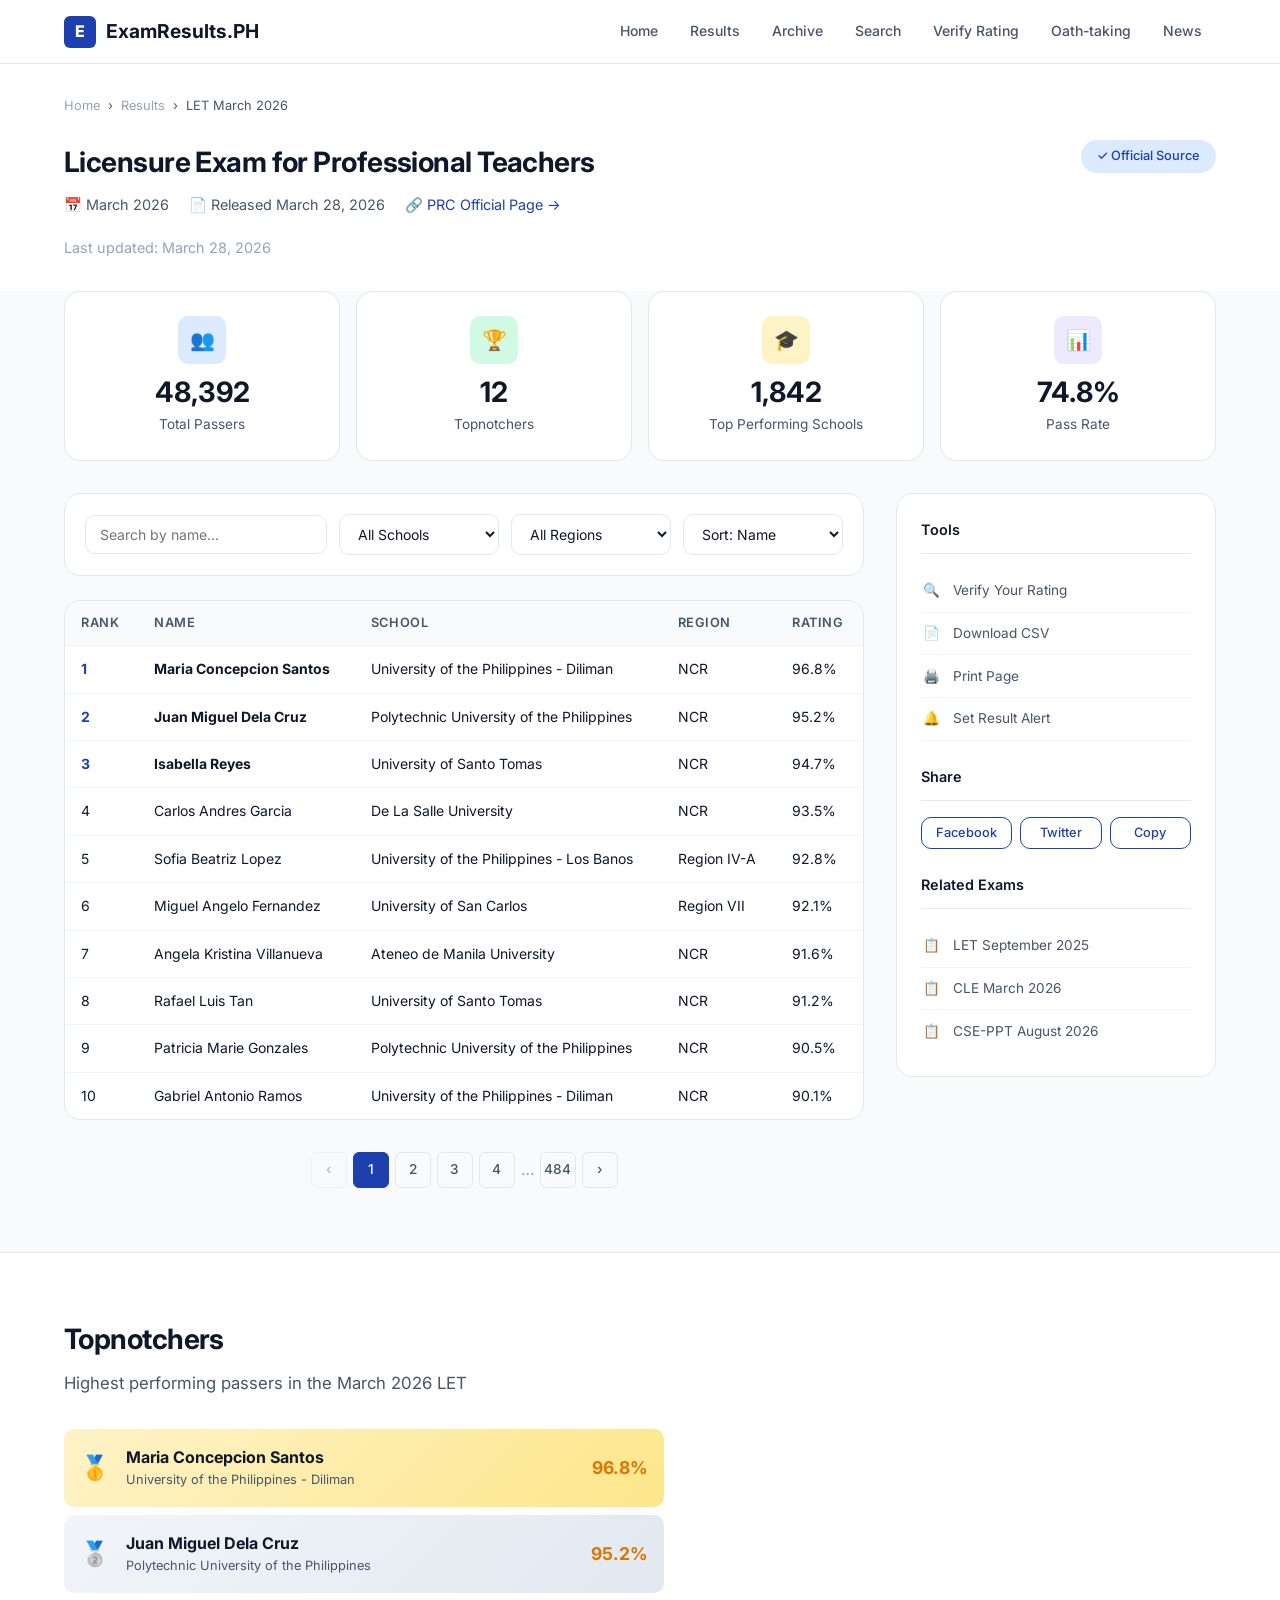
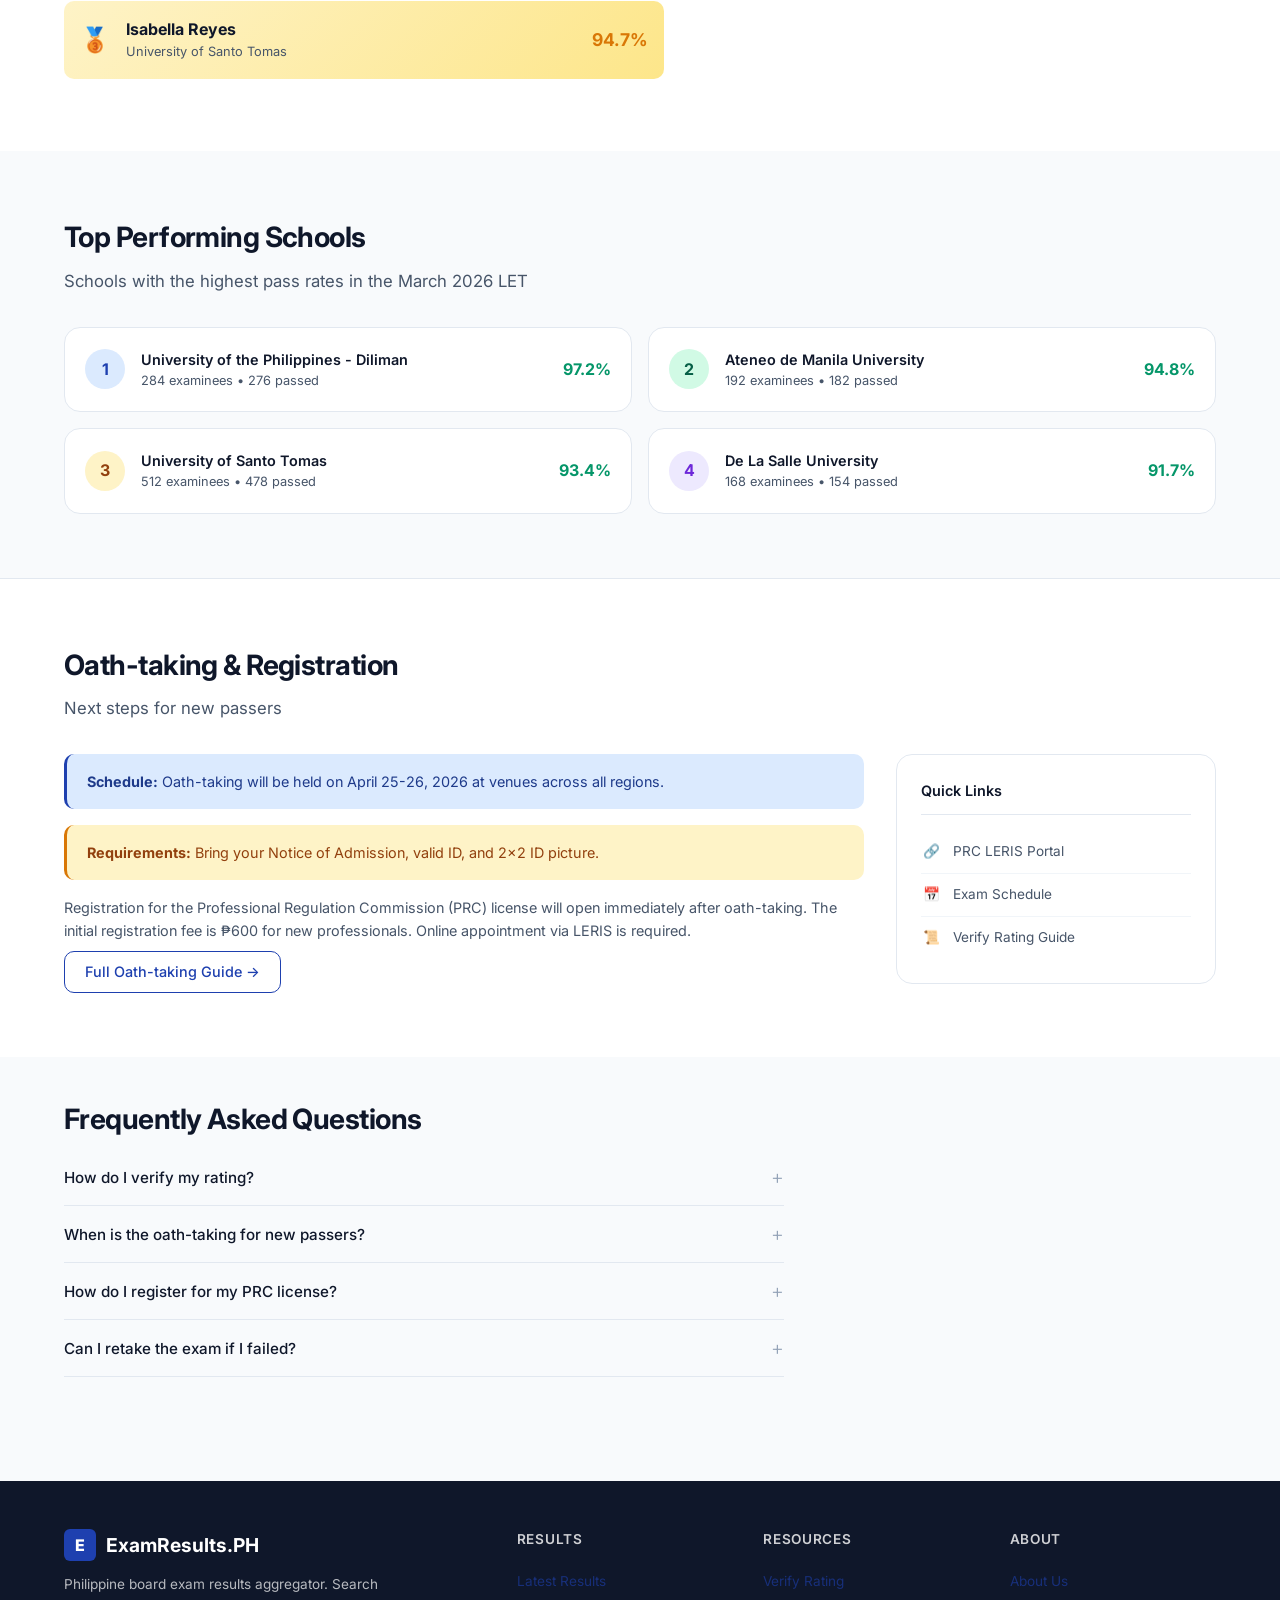
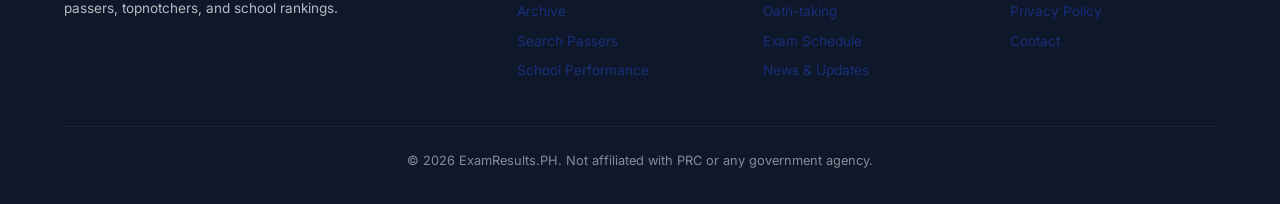
==== exam.html @ b1b91e36 "Add files via upload" ====
<!DOCTYPE html>
<html lang="en">
<head>
  <meta charset="UTF-8">
  <meta name="viewport" content="width=device-width, initial-scale=1.0">
  <title>Licensure Exam for Professional Teachers — March 2026 Results</title>
  <meta name="description" content="March 2026 LET results: 48,392 passers, 12 topnotchers, 1,842 schools. Search the official list of passers for the Licensure Exam for Professional Teachers.">
  <link rel="preconnect" href="https://fonts.googleapis.com">
  <link rel="preconnect" href="https://fonts.gstatic.com" crossorigin>
  <link href="https://fonts.googleapis.com/css2?family=Inter:wght@400;500;600;700;800&display=swap" rel="stylesheet">
  <link rel="stylesheet" href="assets/css/style.css">
  <link rel="canonical" href="https://examresults.ph/exam/let-march-2026/">
  <script type="application/ld+json">
  {
    "@context": "https://schema.org",
    "@type": "NewsArticle",
    "headline": "March 2026 Licensure Exam for Professional Teachers Results",
    "datePublished": "2026-03-28",
    "author": {"@type": "Organization", "name": "ExamResults.PH"}
  }
  </script>
</head>
<body>

  <header class="site-header">
    <div class="header-inner">
      <a href="index.html" class="logo">
        <span class="logo-icon">E</span>
        <span>ExamResults.PH</span>
      </a>
      <nav class="nav" role="navigation" aria-label="Main navigation">
        <a href="index.html">Home</a>
        <a href="results.html">Results</a>
        <a href="archive.html">Archive</a>
        <a href="search.html">Search</a>
        <a href="verification.html">Verify Rating</a>
        <a href="oathtaking.html">Oath-taking</a>
        <a href="news.html">News</a>
      </nav>
      <button class="nav-toggle hide-desktop" aria-label="Toggle menu" aria-expanded="false">☰</button>
    </div>
  </header>

  <div class="page-header" style="border-bottom:none">
    <div class="container">
      <div class="breadcrumbs">
        <a href="index.html">Home</a>
        <span>›</span>
        <a href="results.html">Results</a>
        <span>›</span>
        <span>LET March 2026</span>
      </div>
      <div style="display:flex; align-items:flex-start; gap:12px; flex-wrap:wrap">
        <h1 style="flex:1">Licensure Exam for Professional Teachers</h1>
        <span class="result-card-badge" style="font-size:0.8rem; padding:6px 16px">✓ Official Source</span>
      </div>
      <p style="color:var(--text-secondary); margin-top:8px; display:flex; gap:20px; flex-wrap:wrap; font-size:0.9rem">
        <span>📅 March 2026</span>
        <span>📄 Released March 28, 2026</span>
        <span>🔗 <a href="https://www.prc.gov.ph/examination-result" target="_blank" rel="noopener">PRC Official Page →</a></span>
        <span style="color:var(--text-muted)">Last updated: March 28, 2026</span>
      </p>
    </div>
  </div>

  <section class="section" style="padding-top:0">
    <div class="container">
      <div class="grid grid-4" style="gap:16px; margin-bottom:32px">
        <div class="stat-card">
          <div class="stat-icon blue">👥</div>
          <div class="stat-value" data-count="48392">0</div>
          <div class="stat-label">Total Passers</div>
        </div>
        <div class="stat-card">
          <div class="stat-icon green">🏆</div>
          <div class="stat-value">12</div>
          <div class="stat-label">Topnotchers</div>
        </div>
        <div class="stat-card">
          <div class="stat-icon amber">🎓</div>
          <div class="stat-value">1,842</div>
          <div class="stat-label">Top Performing Schools</div>
        </div>
        <div class="stat-card">
          <div class="stat-icon purple">📊</div>
          <div class="stat-value">74.8%</div>
          <div class="stat-label">Pass Rate</div>
        </div>
      </div>

      <div class="layout-two">
        <div>
          <div class="filter-bar">
            <input type="text" id="live-search" class="search-input" placeholder="Search by name..." aria-label="Search passers">
            <select class="filter-select" aria-label="Filter by school">
              <option value="">All Schools</option>
              <option value="UP">UP Diliman</option>
              <option value="PUP">PUP</option>
              <option value="UST">UST</option>
              <option value="DLSU">DLSU</option>
            </select>
            <select class="filter-select" aria-label="Filter by region">
              <option value="">All Regions</option>
              <option value="NCR">NCR</option>
              <option value="Region IV-A">Region IV-A</option>
              <option value="Region VII">Region VII</option>
            </select>
            <select class="filter-select" aria-label="Sort by">
              <option value="">Sort: Name</option>
              <option value="school">Sort: School</option>
              <option value="rank">Sort: Rank</option>
            </select>
          </div>

          <div id="table-search">
            <div class="table-wrap">
              <table>
                <thead>
                  <tr>
                    <th>Rank</th>
                    <th>Name</th>
                    <th>School</th>
                    <th>Region</th>
                    <th>Rating</th>
                  </tr>
                </thead>
                <tbody>
                  <tr class="searchable-row">
                    <td style="font-weight:700; color:var(--primary)">1</td>
                    <td><strong>Maria Concepcion Santos</strong></td>
                    <td>University of the Philippines - Diliman</td>
                    <td>NCR</td>
                    <td>96.8%</td>
                  </tr>
                  <tr class="searchable-row">
                    <td style="font-weight:700; color:var(--primary)">2</td>
                    <td><strong>Juan Miguel Dela Cruz</strong></td>
                    <td>Polytechnic University of the Philippines</td>
                    <td>NCR</td>
                    <td>95.2%</td>
                  </tr>
                  <tr class="searchable-row">
                    <td style="font-weight:700; color:var(--primary)">3</td>
                    <td><strong>Isabella Reyes</strong></td>
                    <td>University of Santo Tomas</td>
                    <td>NCR</td>
                    <td>94.7%</td>
                  </tr>
                  <tr class="searchable-row">
                    <td>4</td>
                    <td>Carlos Andres Garcia</td>
                    <td>De La Salle University</td>
                    <td>NCR</td>
                    <td>93.5%</td>
                  </tr>
                  <tr class="searchable-row">
                    <td>5</td>
                    <td>Sofia Beatriz Lopez</td>
                    <td>University of the Philippines - Los Banos</td>
                    <td>Region IV-A</td>
                    <td>92.8%</td>
                  </tr>
                  <tr class="searchable-row">
                    <td>6</td>
                    <td>Miguel Angelo Fernandez</td>
                    <td>University of San Carlos</td>
                    <td>Region VII</td>
                    <td>92.1%</td>
                  </tr>
                  <tr class="searchable-row">
                    <td>7</td>
                    <td>Angela Kristina Villanueva</td>
                    <td>Ateneo de Manila University</td>
                    <td>NCR</td>
                    <td>91.6%</td>
                  </tr>
                  <tr class="searchable-row">
                    <td>8</td>
                    <td>Rafael Luis Tan</td>
                    <td>University of Santo Tomas</td>
                    <td>NCR</td>
                    <td>91.2%</td>
                  </tr>
                  <tr class="searchable-row">
                    <td>9</td>
                    <td>Patricia Marie Gonzales</td>
                    <td>Polytechnic University of the Philippines</td>
                    <td>NCR</td>
                    <td>90.5%</td>
                  </tr>
                  <tr class="searchable-row">
                    <td>10</td>
                    <td>Gabriel Antonio Ramos</td>
                    <td>University of the Philippines - Diliman</td>
                    <td>NCR</td>
                    <td>90.1%</td>
                  </tr>
                </tbody>
              </table>
            </div>
          </div>

          <div id="search-empty" class="empty-state" style="display:none">
            <div class="empty-state-icon">🔍</div>
            <h3>No match found</h3>
            <p>Try a different spelling or check the archive for other exam dates.</p>
          </div>

          <div class="pagination">
            <a href="#" style="opacity:0.4">‹</a>
            <a href="#" class="active">1</a>
            <a href="#">2</a>
            <a href="#">3</a>
            <a href="#">4</a>
            <span class="dots">…</span>
            <a href="#">484</a>
            <a href="#">›</a>
          </div>
        </div>

        <aside>
          <div class="sidebar-panel">
            <h3>Tools</h3>
            <div class="sidebar-item" style="cursor:pointer">
              <span class="sidebar-item-icon">🔍</span>
              <a href="verification.html" style="color:inherit; text-decoration:none">Verify Your Rating</a>
            </div>
            <div class="sidebar-item" style="cursor:pointer">
              <span class="sidebar-item-icon">📄</span>
              <a href="#" class="download-csv" style="color:inherit; text-decoration:none">Download CSV</a>
            </div>
            <div class="sidebar-item" style="cursor:pointer">
              <span class="sidebar-item-icon">🖨️</span>
              <a href="#" onclick="window.print();return false" style="color:inherit; text-decoration:none">Print Page</a>
            </div>
            <div class="sidebar-item" style="cursor:pointer">
              <span class="sidebar-item-icon">🔔</span>
              <a href="#" class="set-alert" style="color:inherit; text-decoration:none">Set Result Alert</a>
            </div>

            <h3 style="margin-top:24px">Share</h3>
            <div style="display:flex; gap:8px">
              <button class="btn btn-sm btn-outline share-btn" data-platform="facebook" style="flex:1">Facebook</button>
              <button class="btn btn-sm btn-outline share-btn" data-platform="twitter" style="flex:1">Twitter</button>
              <button class="btn btn-sm btn-outline share-btn" data-platform="copy" style="flex:1">Copy</button>
            </div>

            <h3 style="margin-top:24px">Related Exams</h3>
            <div class="sidebar-item">
              <span class="sidebar-item-icon">📋</span>
              <a href="exam.html" style="color:inherit; text-decoration:none">LET September 2025</a>
            </div>
            <div class="sidebar-item">
              <span class="sidebar-item-icon">📋</span>
              <a href="exam.html" style="color:inherit; text-decoration:none">CLE March 2026</a>
            </div>
            <div class="sidebar-item">
              <span class="sidebar-item-icon">📋</span>
              <a href="exam.html" style="color:inherit; text-decoration:none">CSE-PPT August 2026</a>
            </div>
          </div>
        </aside>
      </div>
    </div>
  </section>

  <section class="section" style="background:var(--surface); border-top:1px solid var(--border)">
    <div class="container">
      <h2 class="section-title">Topnotchers</h2>
      <p class="section-subtitle">Highest performing passers in the March 2026 LET</p>
      <div style="max-width:600px">
        <div class="topnotcher">
          <div class="medal">🥇</div>
          <div class="info">
            <div class="name">Maria Concepcion Santos</div>
            <div class="school">University of the Philippines - Diliman</div>
          </div>
          <div class="rating">96.8%</div>
        </div>
        <div class="topnotcher" style="background:linear-gradient(135deg,#f1f5f9,#e2e8f0)">
          <div class="medal">🥈</div>
          <div class="info">
            <div class="name">Juan Miguel Dela Cruz</div>
            <div class="school">Polytechnic University of the Philippines</div>
          </div>
          <div class="rating">95.2%</div>
        </div>
        <div class="topnotcher" style="background:linear-gradient(135deg,#fef3c7,#fde68a)">
          <div class="medal">🥉</div>
          <div class="info">
            <div class="name">Isabella Reyes</div>
            <div class="school">University of Santo Tomas</div>
          </div>
          <div class="rating">94.7%</div>
        </div>
      </div>
    </div>
  </section>

  <section class="section">
    <div class="container">
      <h2 class="section-title">Top Performing Schools</h2>
      <p class="section-subtitle">Schools with the highest pass rates in the March 2026 LET</p>
      <div class="grid grid-2" style="gap:16px">
        <div class="school-card">
          <div class="rank-badge">1</div>
          <div class="school-info">
            <div class="school-name">University of the Philippines - Diliman</div>
            <div class="school-meta">284 examinees • 276 passed</div>
          </div>
          <div class="pass-rate">97.2%</div>
        </div>
        <div class="school-card">
          <div class="rank-badge" style="background:#d1fae5; color:#065f46">2</div>
          <div class="school-info">
            <div class="school-name">Ateneo de Manila University</div>
            <div class="school-meta">192 examinees • 182 passed</div>
          </div>
          <div class="pass-rate">94.8%</div>
        </div>
        <div class="school-card">
          <div class="rank-badge" style="background:#fef3c7; color:#92400e">3</div>
          <div class="school-info">
            <div class="school-name">University of Santo Tomas</div>
            <div class="school-meta">512 examinees • 478 passed</div>
          </div>
          <div class="pass-rate">93.4%</div>
        </div>
        <div class="school-card">
          <div class="rank-badge" style="background:#ede9fe; color:#6d28d9">4</div>
          <div class="school-info">
            <div class="school-name">De La Salle University</div>
            <div class="school-meta">168 examinees • 154 passed</div>
          </div>
          <div class="pass-rate">91.7%</div>
        </div>
      </div>
    </div>
  </section>

  <section class="section" style="background:var(--surface); border-top:1px solid var(--border)">
    <div class="container">
      <h2 class="section-title">Oath-taking & Registration</h2>
      <p class="section-subtitle">Next steps for new passers</p>
      <div class="layout-two">
        <div>
          <div class="info-box info">
            <strong>Schedule:</strong> Oath-taking will be held on April 25-26, 2026 at venues across all regions.
          </div>
          <div class="info-box warning">
            <strong>Requirements:</strong> Bring your Notice of Admission, valid ID, and 2x2 ID picture.
          </div>
          <p style="font-size:0.9rem; color:var(--text-secondary)">
            Registration for the Professional Regulation Commission (PRC) license will open immediately after oath-taking.
            The initial registration fee is ₱600 for new professionals. Online appointment via LERIS is required.
          </p>
          <a href="oathtaking.html" class="btn btn-outline" style="margin-top:8px">Full Oath-taking Guide →</a>
        </div>
        <div class="sidebar-panel">
          <h3>Quick Links</h3>
          <div class="sidebar-item"><span class="sidebar-item-icon">🔗</span> <a href="https://www.prc.gov.ph/leris" target="_blank" rel="noopener" style="color:inherit; text-decoration:none">PRC LERIS Portal</a></div>
          <div class="sidebar-item"><span class="sidebar-item-icon">📅</span> <a href="schedule.html" style="color:inherit; text-decoration:none">Exam Schedule</a></div>
          <div class="sidebar-item"><span class="sidebar-item-icon">📜</span> <a href="verification.html" style="color:inherit; text-decoration:none">Verify Rating Guide</a></div>
        </div>
      </div>
    </div>
  </section>

  <section class="section section-sm">
    <div class="container">
      <h2 class="section-title">Frequently Asked Questions</h2>
      <div style="max-width:720px">
        <div class="faq-item">
          <button class="faq-question">How do I verify my rating?</button>
          <div class="faq-answer"><p>Visit the PRC LERIS portal at <a href="https://www.prc.gov.ph/leris" target="_blank" rel="noopener">prc.gov.ph/leris</a>. Log in with your account, navigate to "Verification of Rating," and enter your examination details. You may also visit the <a href="verification.html">full verification guide</a> for step-by-step instructions.</p></div>
        </div>
        <div class="faq-item">
          <button class="faq-question">When is the oath-taking for new passers?</button>
          <div class="faq-answer"><p>Oath-taking ceremonies are typically scheduled 2-4 weeks after result release. Check the <a href="oathtaking.html">oath-taking page</a> for the specific schedule for this exam.</p></div>
        </div>
        <div class="faq-item">
          <button class="faq-question">How do I register for my PRC license?</button>
          <div class="faq-answer"><p>After oath-taking, file your initial registration online through the LERIS portal. Prepare your documents: Notice of Admission, PRC ID, and payment. The initial registration fee is ₱600.</p></div>
        </div>
        <div class="faq-item">
          <button class="faq-question">Can I retake the exam if I failed?</button>
          <div class="faq-answer"><p>Yes. You may reapply for the next scheduled exam. Check the <a href="schedule.html">exam schedule page</a> for upcoming exam dates and application periods.</p></div>
        </div>
      </div>
    </div>
  </section>

  <footer class="site-footer">
    <div class="container">
      <div class="footer-grid">
        <div class="footer-brand">
          <div class="logo"><span class="logo-icon">E</span> ExamResults.PH</div>
          <p>Philippine board exam results aggregator. Search passers, topnotchers, and school rankings.</p>
        </div>
        <div class="footer-col">
          <h4>Results</h4>
          <a href="results.html">Latest Results</a>
          <a href="archive.html">Archive</a>
          <a href="search.html">Search Passers</a>
          <a href="schools.html">School Performance</a>
        </div>
        <div class="footer-col">
          <h4>Resources</h4>
          <a href="verification.html">Verify Rating</a>
          <a href="oathtaking.html">Oath-taking</a>
          <a href="schedule.html">Exam Schedule</a>
          <a href="news.html">News & Updates</a>
        </div>
        <div class="footer-col">
          <h4>About</h4>
          <a href="about.html">About Us</a>
          <a href="about.html">Privacy Policy</a>
          <a href="about.html">Contact</a>
        </div>
      </div>
      <div class="footer-bottom">
        &copy; <span id="year">2026</span> ExamResults.PH. Not affiliated with PRC or any government agency.
      </div>
    </div>
  </footer>

  <button class="back-to-top" aria-label="Back to top">↑</button>

  <script src="assets/js/main.js"></script>
</body>
</html>
---- assets/css/style.css ----
:root {
  --primary: #1e40af;
  --primary-light: #3b82f6;
  --primary-lighter: #dbeafe;
  --primary-dark: #1e3a8a;
  --accent: #0ea5e9;
  --success: #059669;
  --warning: #d97706;
  --danger: #dc2626;
  --white: #ffffff;
  --bg: #f8fafc;
  --surface: #ffffff;
  --surface-hover: #f1f5f9;
  --border: #e2e8f0;
  --border-light: #f1f5f9;
  --text: #0f172a;
  --text-secondary: #475569;
  --text-muted: #94a3b8;
  --text-inverse: #ffffff;
  --radius-sm: 6px;
  --radius-md: 10px;
  --radius-lg: 16px;
  --radius-xl: 24px;
  --shadow-xs: 0 1px 2px rgba(0,0,0,0.04);
  --shadow-sm: 0 1px 3px rgba(0,0,0,0.06), 0 1px 2px rgba(0,0,0,0.04);
  --shadow-md: 0 4px 6px -1px rgba(0,0,0,0.07), 0 2px 4px -1px rgba(0,0,0,0.04);
  --shadow-lg: 0 10px 15px -3px rgba(0,0,0,0.08), 0 4px 6px -2px rgba(0,0,0,0.04);
  --shadow-xl: 0 20px 25px -5px rgba(0,0,0,0.1), 0 10px 10px -5px rgba(0,0,0,0.04);
  --font: 'Inter', -apple-system, BlinkMacSystemFont, 'Segoe UI', system-ui, sans-serif;
  --max-width: 1200px;
  --header-h: 64px;
}

*, *::before, *::after { box-sizing: border-box; margin: 0; padding: 0; }

html { scroll-behavior: smooth; }

body {
  font-family: var(--font);
  color: var(--text);
  background: var(--bg);
  line-height: 1.6;
  -webkit-font-smoothing: antialiased;
}

a { color: var(--primary); text-decoration: none; transition: color 0.2s; }
a:hover { color: var(--primary-light); }

img { max-width: 100%; height: auto; display: block; }

/* ─── Utilities ─── */
.container { max-width: var(--max-width); margin: 0 auto; padding: 0 24px; }

.sr-only {
  position: absolute; width: 1px; height: 1px; padding: 0; margin: -1px;
  overflow: hidden; clip: rect(0,0,0,0); border: 0;
}

.section { padding: 64px 0; }
.section-sm { padding: 40px 0; }

.section-title {
  font-size: 1.75rem; font-weight: 700; margin-bottom: 8px; letter-spacing: -0.02em;
}
.section-subtitle {
  font-size: 1.05rem; color: var(--text-secondary); margin-bottom: 32px; max-width: 640px;
}

.text-center { text-align: center; }
.text-muted { color: var(--text-muted); }
.text-sm { font-size: 0.875rem; }
.text-xs { font-size: 0.75rem; }

.flex { display: flex; }
.flex-col { flex-direction: column; }
.items-center { align-items: center; }
.justify-between { justify-content: space-between; }
.justify-center { justify-content: center; }
.gap-1 { gap: 4px; }
.gap-2 { gap: 8px; }
.gap-3 { gap: 12px; }
.gap-4 { gap: 16px; }
.gap-6 { gap: 24px; }
.gap-8 { gap: 32px; }
.flex-wrap { flex-wrap: wrap; }
.flex-1 { flex: 1; }

.grid { display: grid; }
.grid-2 { grid-template-columns: repeat(2, 1fr); }
.grid-3 { grid-template-columns: repeat(3, 1fr); }
.grid-4 { grid-template-columns: repeat(4, 1fr); }

@media (max-width: 768px) {
  .grid-2, .grid-3, .grid-4 { grid-template-columns: 1fr; }
}

/* ─── Buttons ─── */
.btn {
  display: inline-flex; align-items: center; justify-content: center; gap: 8px;
  padding: 10px 20px; font-size: 0.9rem; font-weight: 500; font-family: var(--font);
  border-radius: var(--radius-md); border: none; cursor: pointer;
  transition: all 0.2s; line-height: 1.4;
}
.btn-primary { background: var(--primary); color: var(--white); }
.btn-primary:hover { background: var(--primary-dark); color: var(--white); transform: translateY(-1px); box-shadow: var(--shadow-md); }
.btn-outline { background: transparent; color: var(--primary); border: 1.5px solid var(--primary); }
.btn-outline:hover { background: var(--primary-lighter); transform: translateY(-1px); }
.btn-ghost { background: transparent; color: var(--text-secondary); }
.btn-ghost:hover { background: var(--surface-hover); color: var(--text); }
.btn-sm { padding: 6px 14px; font-size: 0.8rem; }
.btn-lg { padding: 14px 28px; font-size: 1rem; }
.btn-icon { width: 40px; height: 40px; padding: 0; border-radius: var(--radius-md); }

/* ─── Header / Nav ─── */
.site-header {
  position: sticky; top: 0; z-index: 100; background: rgba(255,255,255,0.92);
  backdrop-filter: blur(12px); -webkit-backdrop-filter: blur(12px);
  border-bottom: 1px solid var(--border); height: var(--header-h);
}
.header-inner {
  max-width: var(--max-width); margin: 0 auto; padding: 0 24px;
  display: flex; align-items: center; justify-content: space-between; height: 100%;
}
.logo { display: flex; align-items: center; gap: 10px; font-weight: 700; font-size: 1.2rem; color: var(--text); }
.logo:hover { color: var(--text); }
.logo-icon { width: 32px; height: 32px; background: var(--primary); border-radius: var(--radius-sm); display: flex; align-items: center; justify-content: center; color: white; font-weight: 800; font-size: 1rem; }
.nav { display: flex; align-items: center; gap: 4px; }
.nav a {
  padding: 8px 14px; font-size: 0.875rem; font-weight: 500; color: var(--text-secondary);
  border-radius: var(--radius-md); transition: all 0.2s;
}
.nav a:hover,
.nav a.active { background: var(--primary-lighter); color: var(--primary); }
.nav a.active { font-weight: 600; }
.nav-toggle { display: none; background: none; border: none; font-size: 1.5rem; color: var(--text); cursor: pointer; padding: 4px; }

@media (max-width: 900px) {
  .nav { display: none; position: absolute; top: var(--header-h); left: 0; right: 0; background: var(--white); flex-direction: column; padding: 16px; border-bottom: 1px solid var(--border); box-shadow: var(--shadow-lg); }
  .nav.open { display: flex; }
  .nav a { width: 100%; padding: 12px 16px; }
  .nav-toggle { display: block; }
}

/* ─── Hero ─── */
.hero {
  background: linear-gradient(135deg, var(--primary-dark) 0%, var(--primary) 50%, var(--primary-light) 100%);
  color: var(--white); padding: 80px 0 72px; position: relative; overflow: hidden;
  isolation: isolate;
}
.hero::before {
  content: ''; position: absolute; inset: 0;
  background: radial-gradient(ellipse at 30% 50%, rgba(255,255,255,0.08) 0%, transparent 60%);
  pointer-events: none;
}
.hero-content { position: relative; z-index: 1; max-width: 720px; }
.hero-badge {
  display: inline-flex; align-items: center; gap: 6px;
  background: rgba(255,255,255,0.15); backdrop-filter: blur(4px);
  padding: 6px 14px; border-radius: 999px; font-size: 0.8rem; font-weight: 500; margin-bottom: 20px;
}
.hero-title { font-size: 2.75rem; font-weight: 800; line-height: 1.15; letter-spacing: -0.03em; margin-bottom: 16px; }
.hero-text { font-size: 1.15rem; opacity: 0.9; line-height: 1.7; margin-bottom: 32px; max-width: 560px; }

.hero-search {
  display: flex; gap: 0; max-width: 560px; background: var(--white);
  border-radius: var(--radius-lg); overflow: hidden; box-shadow: var(--shadow-xl);
}
.hero-search input {
  flex: 1; border: none; padding: 16px 20px; font-size: 1rem; font-family: var(--font);
  outline: none; color: var(--text);
}
.hero-search input::placeholder { color: var(--text-muted); }
.hero-search button {
  padding: 16px 28px; background: var(--primary); color: var(--white); border: none;
  font-weight: 600; font-size: 0.9rem; cursor: pointer; font-family: var(--font);
  transition: background 0.2s;
}
.hero-search button:hover { background: var(--primary-dark); }

.hero-stats { display: flex; gap: 32px; margin-top: 40px; flex-wrap: wrap; }
.hero-stat { text-align: center; }
.hero-stat-value { font-size: 1.75rem; font-weight: 700; line-height: 1; }
.hero-stat-label { font-size: 0.8rem; opacity: 0.8; margin-top: 4px; }

@media (max-width: 768px) {
  .hero { padding: 48px 0 40px; }
  .hero-title { font-size: 1.75rem; }
  .hero-text { font-size: 1rem; }
  .hero-search { flex-direction: column; }
  .hero-search button { padding: 14px; }
  .hero-stats { gap: 20px; }
}

/* ─── Cards ─── */
.card {
  background: var(--surface); border-radius: var(--radius-lg);
  border: 1px solid var(--border); padding: 24px;
  transition: all 0.25s; box-shadow: var(--shadow-xs);
}
.card:hover { box-shadow: var(--shadow-md); border-color: var(--primary-lighter); }
.card-header { margin-bottom: 16px; }
.card-title { font-size: 1.1rem; font-weight: 600; }
.card-subtitle { font-size: 0.85rem; color: var(--text-secondary); margin-top: 4px; }

/* ─── Exam Cards / Result Cards ─── */
.result-card {
  display: flex; align-items: center; justify-content: space-between;
  padding: 16px 20px; background: var(--surface); border-radius: var(--radius-md);
  border: 1px solid var(--border); transition: all 0.2s; gap: 16px;
}
.result-card:hover { border-color: var(--primary-light); box-shadow: var(--shadow-sm); }
.result-card-info { flex: 1; min-width: 0; }
.result-card-name { font-weight: 600; font-size: 0.95rem; }
.result-card-meta { font-size: 0.8rem; color: var(--text-secondary); margin-top: 2px; }
.result-card-badge {
  padding: 4px 12px; border-radius: 999px; font-size: 0.75rem; font-weight: 500;
  background: var(--primary-lighter); color: var(--primary); white-space: nowrap;
}
.result-card .rank { font-weight: 700; color: var(--primary); font-size: 1rem; min-width: 32px; }

/* ─── Table ─── */
.table-wrap {
  overflow-x: auto; border-radius: var(--radius-lg);
  border: 1px solid var(--border); background: var(--surface);
}
table { width: 100%; border-collapse: collapse; }
th, td { padding: 12px 16px; text-align: left; font-size: 0.875rem; }
th { background: var(--bg); font-weight: 600; color: var(--text-secondary); font-size: 0.8rem; text-transform: uppercase; letter-spacing: 0.04em; }
td { border-top: 1px solid var(--border-light); }
tr:hover td { background: var(--surface-hover); }

/* ─── Stat Cards ─── */
.stat-card {
  background: var(--surface); border-radius: var(--radius-lg); padding: 24px;
  border: 1px solid var(--border); text-align: center;
  transition: all 0.2s;
}
.stat-card:hover { box-shadow: var(--shadow-md); transform: translateY(-2px); }
.stat-icon {
  width: 48px; height: 48px; border-radius: var(--radius-md);
  display: inline-flex; align-items: center; justify-content: center;
  font-size: 1.25rem; margin-bottom: 12px;
}
.stat-icon.blue { background: var(--primary-lighter); color: var(--primary); }
.stat-icon.green { background: #d1fae5; color: var(--success); }
.stat-icon.amber { background: #fef3c7; color: var(--warning); }
.stat-icon.purple { background: #ede9fe; color: #7c3aed; }
.stat-value { font-size: 1.75rem; font-weight: 700; line-height: 1.2; }
.stat-label { font-size: 0.85rem; color: var(--text-secondary); margin-top: 4px; }

/* ─── Filters ─── */
.filter-bar {
  display: flex; gap: 12px; flex-wrap: wrap; align-items: center;
  padding: 20px; background: var(--surface); border-radius: var(--radius-lg);
  border: 1px solid var(--border); margin-bottom: 24px;
}
.filter-bar select, .filter-bar input {
  padding: 10px 14px; border: 1px solid var(--border); border-radius: var(--radius-md);
  font-size: 0.875rem; font-family: var(--font); background: var(--white);
  color: var(--text); outline: none; transition: border-color 0.2s;
  min-width: 160px;
}
.filter-bar select:focus, .filter-bar input:focus { border-color: var(--primary-light); box-shadow: 0 0 0 3px rgba(59,130,246,0.1); }
.filter-bar .search-input { flex: 1; min-width: 200px; }

@media (max-width: 768px) {
  .filter-bar { flex-direction: column; }
  .filter-bar select, .filter-bar input { width: 100%; min-width: 0; }
}

.pill-filters { display: flex; gap: 8px; flex-wrap: wrap; margin-bottom: 24px; }
.pill {
  padding: 6px 16px; border-radius: 999px; font-size: 0.8rem; font-weight: 500;
  background: var(--surface); border: 1px solid var(--border); color: var(--text-secondary);
  cursor: pointer; transition: all 0.2s; font-family: var(--font);
}
.pill:hover { border-color: var(--primary-light); color: var(--primary); }
.pill.active { background: var(--primary); color: var(--white); border-color: var(--primary); }

/* ─── Sidebar ─── */
.sidebar-panel {
  background: var(--surface); border-radius: var(--radius-lg);
  border: 1px solid var(--border); padding: 24px; position: sticky; top: calc(var(--header-h) + 24px);
}
.sidebar-panel h3 { font-size: 0.9rem; font-weight: 600; margin-bottom: 16px; padding-bottom: 12px; border-bottom: 1px solid var(--border); }
.sidebar-item { display: flex; align-items: center; gap: 12px; padding: 10px 0; font-size: 0.85rem; color: var(--text-secondary); border-bottom: 1px solid var(--border-light); }
.sidebar-item:last-child { border-bottom: none; }
.sidebar-item:hover { color: var(--primary); }
.sidebar-item-icon { width: 20px; text-align: center; }

/* ─── Two-column layout ─── */
.layout-two { display: grid; grid-template-columns: 1fr 320px; gap: 32px; align-items: start; }
@media (max-width: 900px) { .layout-two { grid-template-columns: 1fr; } }

/* ─── Breadcrumbs ─── */
.breadcrumbs {
  display: flex; align-items: center; gap: 8px; font-size: 0.8rem;
  color: var(--text-muted); margin-bottom: 24px; flex-wrap: wrap;
}
.breadcrumbs a { color: var(--text-muted); }
.breadcrumbs a:hover { color: var(--primary); }
.breadcrumbs span { color: var(--text-secondary); }

/* ─── Page Header ─── */
.page-header {
  background: var(--surface); border-bottom: 1px solid var(--border); padding: 32px 0;
}
.page-header h1 { font-size: 1.75rem; font-weight: 700; letter-spacing: -0.02em; }
.page-header p { color: var(--text-secondary); margin-top: 8px; max-width: 600px; }

/* ─── Guide / Article ─── */
.guide { max-width: 720px; }
.guide h2 { font-size: 1.35rem; font-weight: 700; margin: 32px 0 12px; }
.guide h3 { font-size: 1.1rem; font-weight: 600; margin: 24px 0 8px; }
.guide p { font-size: 0.95rem; color: var(--text-secondary); line-height: 1.75; margin-bottom: 16px; }
.guide ul, .guide ol { padding-left: 20px; margin-bottom: 16px; }
.guide li { font-size: 0.95rem; color: var(--text-secondary); line-height: 1.75; margin-bottom: 8px; }
.guide .step {
  display: flex; gap: 16px; padding: 20px; background: var(--bg); border-radius: var(--radius-md);
  margin-bottom: 12px; border-left: 3px solid var(--primary);
}
.guide .step-num {
  width: 32px; height: 32px; border-radius: 50%; background: var(--primary);
  color: white; display: flex; align-items: center; justify-content: center;
  font-weight: 700; font-size: 0.85rem; flex-shrink: 0;
}
.guide .step-content { flex: 1; }
.guide .step-content p { margin-bottom: 0; }

.info-box {
  padding: 16px 20px; border-radius: var(--radius-md); margin-bottom: 16px;
  font-size: 0.9rem; border-left: 3px solid;
}
.info-box.info { background: var(--primary-lighter); border-color: var(--primary); color: var(--primary-dark); }
.info-box.warning { background: #fef3c7; border-color: var(--warning); color: #92400e; }
.info-box.success { background: #d1fae5; border-color: var(--success); color: #065f46; }

/* ─── Features Grid ─── */
.feature-card {
  text-align: center; padding: 32px 24px; background: var(--surface);
  border-radius: var(--radius-lg); border: 1px solid var(--border);
  transition: all 0.25s;
}
.feature-card:hover { box-shadow: var(--shadow-md); transform: translateY(-4px); }
.feature-icon {
  width: 56px; height: 56px; border-radius: var(--radius-md);
  display: inline-flex; align-items: center; justify-content: center;
  font-size: 1.5rem; margin-bottom: 16px;
}
.feature-card h3 { font-size: 1rem; font-weight: 600; margin-bottom: 8px; }
.feature-card p { font-size: 0.85rem; color: var(--text-secondary); line-height: 1.6; }

/* ─── News / Blog cards ─── */
.news-card {
  background: var(--surface); border-radius: var(--radius-lg);
  border: 1px solid var(--border); overflow: hidden;
  transition: all 0.25s;
}
.news-card:hover { box-shadow: var(--shadow-md); transform: translateY(-2px); }
.news-card-body { padding: 20px; }
.news-card-tag {
  display: inline-block; padding: 3px 10px; border-radius: 999px;
  font-size: 0.7rem; font-weight: 600; background: var(--primary-lighter);
  color: var(--primary); margin-bottom: 8px; text-transform: uppercase; letter-spacing: 0.04em;
}
.news-card h3 { font-size: 1rem; font-weight: 600; margin-bottom: 8px; }
.news-card p { font-size: 0.85rem; color: var(--text-secondary); line-height: 1.6; }
.news-card-date { font-size: 0.75rem; color: var(--text-muted); margin-top: 12px; }

/* ─── Footer ─── */
.site-footer {
  background: var(--text); color: var(--text-inverse); padding: 48px 0 32px;
  margin-top: 64px;
}
.footer-grid { display: grid; grid-template-columns: 2fr 1fr 1fr 1fr; gap: 40px; }
.footer-brand .logo { color: var(--white); margin-bottom: 12px; }
.footer-brand p { font-size: 0.85rem; opacity: 0.7; line-height: 1.7; max-width: 320px; }
.footer-col h4 { font-size: 0.85rem; font-weight: 600; margin-bottom: 16px; text-transform: uppercase; letter-spacing: 0.05em; opacity: 0.8; }
.footer-col a { display: block; font-size: 0.85rem; opacity: 0.6; padding: 4px 0; }
.footer-col a:hover { opacity: 1; color: var(--white); }
.footer-bottom { margin-top: 40px; padding-top: 24px; border-top: 1px solid rgba(255,255,255,0.1); font-size: 0.8rem; opacity: 0.5; text-align: center; }

@media (max-width: 768px) {
  .footer-grid { grid-template-columns: 1fr 1fr; gap: 32px; }
}
@media (max-width: 480px) {
  .footer-grid { grid-template-columns: 1fr; }
}

/* ─── Pagination ─── */
.pagination { display: flex; align-items: center; justify-content: center; gap: 6px; margin-top: 32px; }
.pagination a {
  display: flex; align-items: center; justify-content: center; width: 36px; height: 36px;
  border-radius: var(--radius-sm); font-size: 0.85rem; font-weight: 500;
  border: 1px solid var(--border); color: var(--text-secondary); transition: all 0.2s;
}
.pagination a:hover { border-color: var(--primary-light); color: var(--primary); }
.pagination a.active { background: var(--primary); color: var(--white); border-color: var(--primary); }
.pagination .dots { border: none; color: var(--text-muted); }

/* ─── Countdown ─── */
.countdown { display: flex; gap: 16px; margin-top: 24px; }
.countdown-item { text-align: center; }
.countdown-num {
  width: 56px; height: 56px; background: rgba(255,255,255,0.12); backdrop-filter: blur(4px);
  border-radius: var(--radius-md); display: flex; align-items: center; justify-content: center;
  font-size: 1.5rem; font-weight: 700;
}
.countdown-label { font-size: 0.7rem; opacity: 0.7; margin-top: 4px; text-transform: uppercase; }

/* ─── Topnotchers ─── */
.topnotcher {
  display: flex; align-items: center; gap: 16px; padding: 16px;
  background: linear-gradient(135deg, #fef3c7, #fde68a); border-radius: var(--radius-md);
  margin-bottom: 8px;
}
.topnotcher .medal { font-size: 1.5rem; }
.topnotcher .info { flex: 1; }
.topnotcher .name { font-weight: 700; }
.topnotcher .school { font-size: 0.8rem; color: var(--text-secondary); }
.topnotcher .rating { font-weight: 700; color: var(--warning); font-size: 1.1rem; }

/* ─── School Card ─── */
.school-card {
  background: var(--surface); border-radius: var(--radius-lg);
  border: 1px solid var(--border); padding: 20px; transition: all 0.2s;
  display: flex; align-items: center; gap: 16px;
}
.school-card:hover { box-shadow: var(--shadow-sm); }
.school-card .rank-badge {
  width: 40px; height: 40px; border-radius: 50%; background: var(--primary-lighter);
  color: var(--primary); display: flex; align-items: center; justify-content: center;
  font-weight: 700; font-size: 1rem; flex-shrink: 0;
}
.school-card .school-info { flex: 1; }
.school-card .school-name { font-weight: 600; font-size: 0.9rem; }
.school-card .school-meta { font-size: 0.8rem; color: var(--text-secondary); }
.school-card .pass-rate { font-weight: 700; color: var(--success); }

/* ─── Tabs ─── */
.tabs { display: flex; gap: 0; border-bottom: 2px solid var(--border); margin-bottom: 24px; }
.tab {
  padding: 12px 24px; font-size: 0.875rem; font-weight: 500; color: var(--text-secondary);
  cursor: pointer; border: none; background: none; font-family: var(--font);
  border-bottom: 2px solid transparent; margin-bottom: -2px; transition: all 0.2s;
}
.tab:hover { color: var(--text); }
.tab.active { color: var(--primary); border-bottom-color: var(--primary); }

.tab-content { display: none; }
.tab-content.active { display: block; }

/* ─── FAQ ─── */
.faq-item { border-bottom: 1px solid var(--border); }
.faq-question {
  width: 100%; text-align: left; padding: 16px 0; font-size: 0.95rem;
  font-weight: 500; background: none; border: none; cursor: pointer;
  font-family: var(--font); color: var(--text); display: flex;
  justify-content: space-between; align-items: center; gap: 12px;
}
.faq-question::after {
  content: '+'; font-size: 1.25rem; font-weight: 300; color: var(--text-muted);
  transition: transform 0.2s; flex-shrink: 0;
}
.faq-question.open::after { content: '−'; }
.faq-answer { max-height: 0; overflow: hidden; transition: max-height 0.3s ease, padding 0.3s ease; }
.faq-answer.open { max-height: 500px; padding-bottom: 16px; }
.faq-answer p { font-size: 0.9rem; color: var(--text-secondary); line-height: 1.7; }

/* ─── Alert / Toast ─── */
.alert-bar {
  background: var(--primary-lighter); border: 1px solid var(--primary-light);
  color: var(--primary-dark); padding: 12px 20px; border-radius: var(--radius-md);
  display: flex; align-items: center; gap: 12px; font-size: 0.9rem; margin-bottom: 24px;
}

/* ─── Skeleton ─── */
.skeleton {
  background: linear-gradient(90deg, var(--border-light) 25%, var(--border) 50%, var(--border-light) 75%);
  background-size: 200% 100%; animation: shimmer 1.5s infinite;
  border-radius: var(--radius-sm);
}
@keyframes shimmer { 0% { background-position: 200% 0; } 100% { background-position: -200% 0; } }

/* ─── Empty State ─── */
.empty-state { text-align: center; padding: 48px 24px; }
.empty-state-icon { font-size: 3rem; margin-bottom: 16px; opacity: 0.3; }
.empty-state h3 { font-size: 1.1rem; margin-bottom: 8px; }
.empty-state p { color: var(--text-secondary); font-size: 0.9rem; }

/* ─── Back to Top ─── */
.back-to-top {
  position: fixed; bottom: 32px; right: 32px; width: 44px; height: 44px;
  border-radius: 50%; background: var(--primary); color: white; border: none;
  font-size: 1.25rem; cursor: pointer; box-shadow: var(--shadow-lg);
  opacity: 0; transform: translateY(20px); transition: all 0.3s;
  pointer-events: none; z-index: 50;
}
.back-to-top.visible { opacity: 1; transform: translateY(0); pointer-events: auto; }
.back-to-top:hover { background: var(--primary-dark); transform: translateY(-2px); }

/* ─── Responsive ─── */
@media (max-width: 768px) {
  .section { padding: 40px 0; }
  .section-title { font-size: 1.35rem; }
  .container { padding: 0 16px; }
  .hide-mobile { display: none !important; }
}
@media (min-width: 769px) {
  .hide-desktop { display: none !important; }
}

/* ─── Print ─── */
@media print {
  .site-header, .site-footer, .back-to-top, .sidebar-panel, .filter-bar { display: none !important; }
  body { background: white; }
  .card { box-shadow: none; border: 1px solid #ddd; }
}
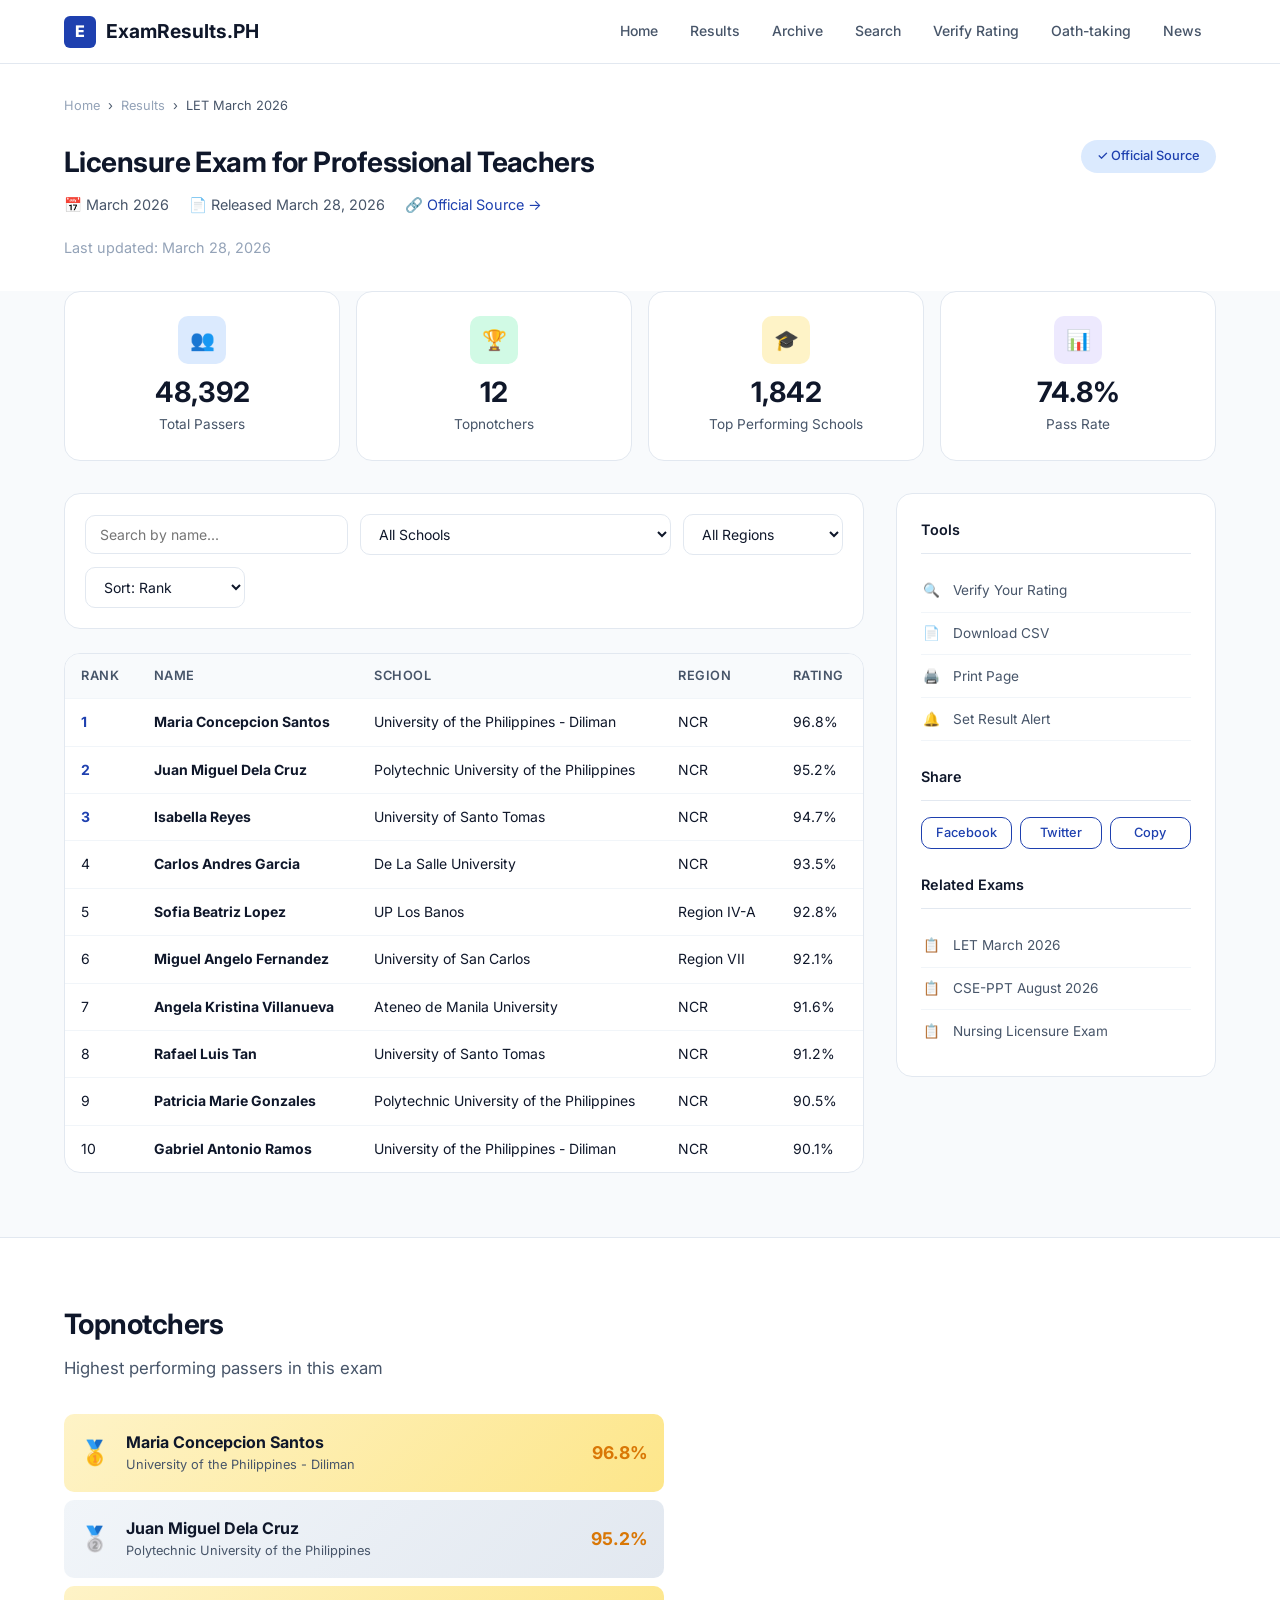
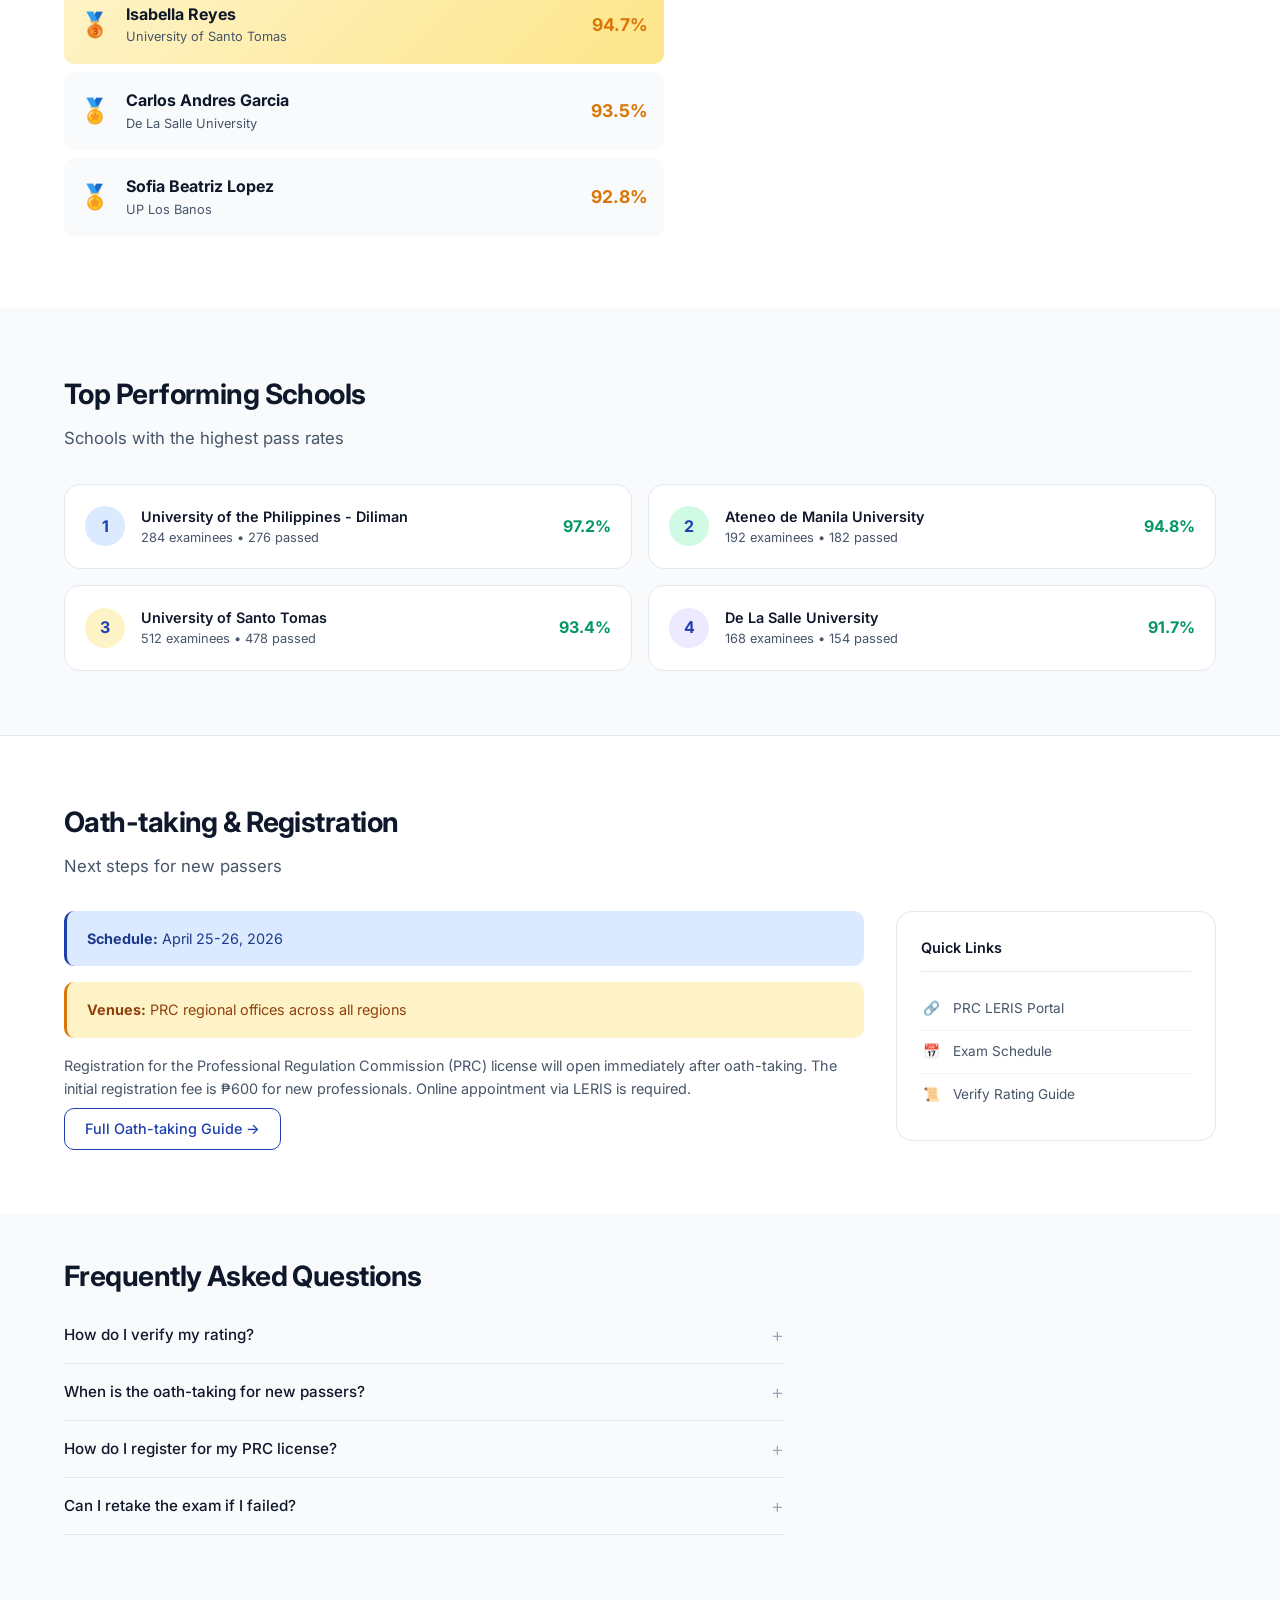
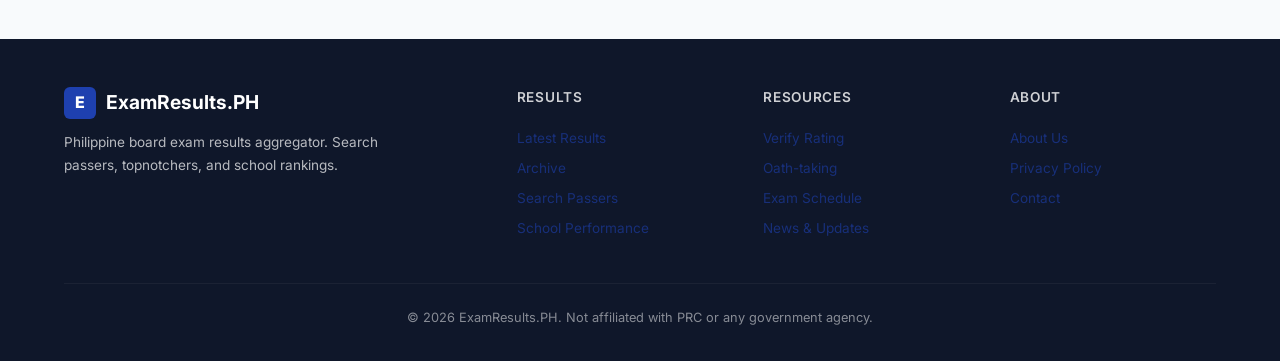
==== commit b992dcbf: "Add files via upload" ====
--- a/exam.html
+++ b/exam.html
@@ -3,22 +3,13 @@
 <head>
   <meta charset="UTF-8">
   <meta name="viewport" content="width=device-width, initial-scale=1.0">
-  <title>Licensure Exam for Professional Teachers — March 2026 Results</title>
-  <meta name="description" content="March 2026 LET results: 48,392 passers, 12 topnotchers, 1,842 schools. Search the official list of passers for the Licensure Exam for Professional Teachers.">
+  <title id="page-title">Exam Results — ExamResults.PH</title>
+  <meta name="description" id="page-desc" content="View Philippine board exam results, passers, topnotchers, and school rankings.">
   <link rel="preconnect" href="https://fonts.googleapis.com">
   <link rel="preconnect" href="https://fonts.gstatic.com" crossorigin>
   <link href="https://fonts.googleapis.com/css2?family=Inter:wght@400;500;600;700;800&display=swap" rel="stylesheet">
   <link rel="stylesheet" href="assets/css/style.css">
-  <link rel="canonical" href="https://examresults.ph/exam/let-march-2026/">
-  <script type="application/ld+json">
-  {
-    "@context": "https://schema.org",
-    "@type": "NewsArticle",
-    "headline": "March 2026 Licensure Exam for Professional Teachers Results",
-    "datePublished": "2026-03-28",
-    "author": {"@type": "Organization", "name": "ExamResults.PH"}
-  }
-  </script>
+  <link rel="canonical" id="page-canonical" href="https://examresults.ph/exam/">
 </head>
 <body>
 
@@ -43,312 +34,165 @@
 
   <div class="page-header" style="border-bottom:none">
     <div class="container">
-      <div class="breadcrumbs">
+      <div class="breadcrumbs" id="breadcrumbs">
         <a href="index.html">Home</a>
         <span>›</span>
         <a href="results.html">Results</a>
         <span>›</span>
-        <span>LET March 2026</span>
+        <span id="breadcrumb-exam">Exam</span>
       </div>
       <div style="display:flex; align-items:flex-start; gap:12px; flex-wrap:wrap">
-        <h1 style="flex:1">Licensure Exam for Professional Teachers</h1>
-        <span class="result-card-badge" style="font-size:0.8rem; padding:6px 16px">✓ Official Source</span>
-      </div>
-      <p style="color:var(--text-secondary); margin-top:8px; display:flex; gap:20px; flex-wrap:wrap; font-size:0.9rem">
-        <span>📅 March 2026</span>
-        <span>📄 Released March 28, 2026</span>
-        <span>🔗 <a href="https://www.prc.gov.ph/examination-result" target="_blank" rel="noopener">PRC Official Page →</a></span>
-        <span style="color:var(--text-muted)">Last updated: March 28, 2026</span>
+        <h1 id="exam-title" style="flex:1">Loading...</h1>
+        <span id="source-badge" class="result-card-badge" style="font-size:0.8rem; padding:6px 16px">✓ Official Source</span>
+      </div>
+      <p id="exam-meta" style="color:var(--text-secondary); margin-top:8px; display:flex; gap:20px; flex-wrap:wrap; font-size:0.9rem">
+        <span id="exam-date">📅 Loading...</span>
+        <span id="exam-release">📄 Loading...</span>
+        <span>🔗 <a id="exam-source" href="#" target="_blank" rel="noopener">Official Source →</a></span>
+        <span id="exam-updated" style="color:var(--text-muted)"></span>
       </p>
     </div>
   </div>
 
   <section class="section" style="padding-top:0">
     <div class="container">
-      <div class="grid grid-4" style="gap:16px; margin-bottom:32px">
-        <div class="stat-card">
-          <div class="stat-icon blue">👥</div>
-          <div class="stat-value" data-count="48392">0</div>
-          <div class="stat-label">Total Passers</div>
-        </div>
-        <div class="stat-card">
-          <div class="stat-icon green">🏆</div>
-          <div class="stat-value">12</div>
-          <div class="stat-label">Topnotchers</div>
-        </div>
-        <div class="stat-card">
-          <div class="stat-icon amber">🎓</div>
-          <div class="stat-value">1,842</div>
-          <div class="stat-label">Top Performing Schools</div>
-        </div>
-        <div class="stat-card">
-          <div class="stat-icon purple">📊</div>
-          <div class="stat-value">74.8%</div>
-          <div class="stat-label">Pass Rate</div>
-        </div>
-      </div>
-
-      <div class="layout-two">
-        <div>
-          <div class="filter-bar">
-            <input type="text" id="live-search" class="search-input" placeholder="Search by name..." aria-label="Search passers">
-            <select class="filter-select" aria-label="Filter by school">
-              <option value="">All Schools</option>
-              <option value="UP">UP Diliman</option>
-              <option value="PUP">PUP</option>
-              <option value="UST">UST</option>
-              <option value="DLSU">DLSU</option>
-            </select>
-            <select class="filter-select" aria-label="Filter by region">
-              <option value="">All Regions</option>
-              <option value="NCR">NCR</option>
-              <option value="Region IV-A">Region IV-A</option>
-              <option value="Region VII">Region VII</option>
-            </select>
-            <select class="filter-select" aria-label="Sort by">
-              <option value="">Sort: Name</option>
-              <option value="school">Sort: School</option>
-              <option value="rank">Sort: Rank</option>
-            </select>
-          </div>
-
-          <div id="table-search">
-            <div class="table-wrap">
-              <table>
-                <thead>
-                  <tr>
-                    <th>Rank</th>
-                    <th>Name</th>
-                    <th>School</th>
-                    <th>Region</th>
-                    <th>Rating</th>
-                  </tr>
-                </thead>
-                <tbody>
-                  <tr class="searchable-row">
-                    <td style="font-weight:700; color:var(--primary)">1</td>
-                    <td><strong>Maria Concepcion Santos</strong></td>
-                    <td>University of the Philippines - Diliman</td>
-                    <td>NCR</td>
-                    <td>96.8%</td>
-                  </tr>
-                  <tr class="searchable-row">
-                    <td style="font-weight:700; color:var(--primary)">2</td>
-                    <td><strong>Juan Miguel Dela Cruz</strong></td>
-                    <td>Polytechnic University of the Philippines</td>
-                    <td>NCR</td>
-                    <td>95.2%</td>
-                  </tr>
-                  <tr class="searchable-row">
-                    <td style="font-weight:700; color:var(--primary)">3</td>
-                    <td><strong>Isabella Reyes</strong></td>
-                    <td>University of Santo Tomas</td>
-                    <td>NCR</td>
-                    <td>94.7%</td>
-                  </tr>
-                  <tr class="searchable-row">
-                    <td>4</td>
-                    <td>Carlos Andres Garcia</td>
-                    <td>De La Salle University</td>
-                    <td>NCR</td>
-                    <td>93.5%</td>
-                  </tr>
-                  <tr class="searchable-row">
-                    <td>5</td>
-                    <td>Sofia Beatriz Lopez</td>
-                    <td>University of the Philippines - Los Banos</td>
-                    <td>Region IV-A</td>
-                    <td>92.8%</td>
-                  </tr>
-                  <tr class="searchable-row">
-                    <td>6</td>
-                    <td>Miguel Angelo Fernandez</td>
-                    <td>University of San Carlos</td>
-                    <td>Region VII</td>
-                    <td>92.1%</td>
-                  </tr>
-                  <tr class="searchable-row">
-                    <td>7</td>
-                    <td>Angela Kristina Villanueva</td>
-                    <td>Ateneo de Manila University</td>
-                    <td>NCR</td>
-                    <td>91.6%</td>
-                  </tr>
-                  <tr class="searchable-row">
-                    <td>8</td>
-                    <td>Rafael Luis Tan</td>
-                    <td>University of Santo Tomas</td>
-                    <td>NCR</td>
-                    <td>91.2%</td>
-                  </tr>
-                  <tr class="searchable-row">
-                    <td>9</td>
-                    <td>Patricia Marie Gonzales</td>
-                    <td>Polytechnic University of the Philippines</td>
-                    <td>NCR</td>
-                    <td>90.5%</td>
-                  </tr>
-                  <tr class="searchable-row">
-                    <td>10</td>
-                    <td>Gabriel Antonio Ramos</td>
-                    <td>University of the Philippines - Diliman</td>
-                    <td>NCR</td>
-                    <td>90.1%</td>
-                  </tr>
-                </tbody>
-              </table>
+      <div id="empty-exam" class="empty-state" style="display:none">
+        <div class="empty-state-icon">📋</div>
+        <h3>Exam not found</h3>
+        <p>The exam you're looking for doesn't exist or hasn't been added yet.</p>
+        <div style="margin-top:16px"><a href="results.html" class="btn btn-outline">Browse All Exams</a></div>
+      </div>
+
+      <div id="exam-content">
+        <div class="grid grid-4" id="stat-cards" style="gap:16px; margin-bottom:32px">
+          <div class="stat-card">
+            <div class="stat-icon blue">👥</div>
+            <div class="stat-value" id="stat-passers">—</div>
+            <div class="stat-label">Total Passers</div>
+          </div>
+          <div class="stat-card">
+            <div class="stat-icon green">🏆</div>
+            <div class="stat-value" id="stat-topnotchers">—</div>
+            <div class="stat-label">Topnotchers</div>
+          </div>
+          <div class="stat-card">
+            <div class="stat-icon amber">🎓</div>
+            <div class="stat-value" id="stat-schools">—</div>
+            <div class="stat-label">Top Performing Schools</div>
+          </div>
+          <div class="stat-card">
+            <div class="stat-icon purple">📊</div>
+            <div class="stat-value" id="stat-passrate">—</div>
+            <div class="stat-label">Pass Rate</div>
+          </div>
+        </div>
+
+        <div class="layout-two">
+          <div>
+            <div class="filter-bar" id="filter-bar">
+              <input type="text" id="live-search" class="search-input" placeholder="Search by name..." aria-label="Search passers">
+              <select class="filter-select" data-col="3" aria-label="Filter by school">
+                <option value="">All Schools</option>
+              </select>
+              <select class="filter-select" data-col="4" aria-label="Filter by region">
+                <option value="">All Regions</option>
+              </select>
+              <select class="filter-select" aria-label="Sort by">
+                <option value="">Sort: Rank</option>
+                <option value="name">Sort: Name</option>
+                <option value="school">Sort: School</option>
+              </select>
             </div>
-          </div>
-
-          <div id="search-empty" class="empty-state" style="display:none">
-            <div class="empty-state-icon">🔍</div>
-            <h3>No match found</h3>
-            <p>Try a different spelling or check the archive for other exam dates.</p>
-          </div>
-
-          <div class="pagination">
-            <a href="#" style="opacity:0.4">‹</a>
-            <a href="#" class="active">1</a>
-            <a href="#">2</a>
-            <a href="#">3</a>
-            <a href="#">4</a>
-            <span class="dots">…</span>
-            <a href="#">484</a>
-            <a href="#">›</a>
-          </div>
-        </div>
-
-        <aside>
-          <div class="sidebar-panel">
-            <h3>Tools</h3>
-            <div class="sidebar-item" style="cursor:pointer">
-              <span class="sidebar-item-icon">🔍</span>
-              <a href="verification.html" style="color:inherit; text-decoration:none">Verify Your Rating</a>
+
+            <div id="table-search">
+              <div class="table-wrap">
+                <table>
+                  <thead>
+                    <tr>
+                      <th>Rank</th>
+                      <th>Name</th>
+                      <th>School</th>
+                      <th>Region</th>
+                      <th>Rating</th>
+                    </tr>
+                  </thead>
+                  <tbody id="passers-tbody"></tbody>
+                </table>
+              </div>
             </div>
-            <div class="sidebar-item" style="cursor:pointer">
-              <span class="sidebar-item-icon">📄</span>
-              <a href="#" class="download-csv" style="color:inherit; text-decoration:none">Download CSV</a>
+
+            <div id="search-empty" class="empty-state" style="display:none">
+              <div class="empty-state-icon">🔍</div>
+              <h3>No match found</h3>
+              <p>Try a different spelling or check the archive for other exam dates.</p>
             </div>
-            <div class="sidebar-item" style="cursor:pointer">
-              <span class="sidebar-item-icon">🖨️</span>
-              <a href="#" onclick="window.print();return false" style="color:inherit; text-decoration:none">Print Page</a>
+
+            <div class="pagination" id="passers-pagination">
+              <a href="#" style="opacity:0.4">‹</a>
+              <a href="#" class="active">1</a>
+              <a href="#">2</a>
+              <a href="#">3</a>
+              <span class="dots">…</span>
+              <a href="#" id="last-page">—</a>
+              <a href="#">›</a>
             </div>
-            <div class="sidebar-item" style="cursor:pointer">
-              <span class="sidebar-item-icon">🔔</span>
-              <a href="#" class="set-alert" style="color:inherit; text-decoration:none">Set Result Alert</a>
+          </div>
+
+          <aside>
+            <div class="sidebar-panel">
+              <h3>Tools</h3>
+              <div class="sidebar-item"><span class="sidebar-item-icon">🔍</span> <a href="verification.html" style="color:inherit; text-decoration:none">Verify Your Rating</a></div>
+              <div class="sidebar-item"><span class="sidebar-item-icon">📄</span> <a href="#" class="download-csv" style="color:inherit; text-decoration:none">Download CSV</a></div>
+              <div class="sidebar-item"><span class="sidebar-item-icon">🖨️</span> <a href="#" onclick="window.print();return false" style="color:inherit; text-decoration:none">Print Page</a></div>
+              <div class="sidebar-item"><span class="sidebar-item-icon">🔔</span> <a href="#" class="set-alert" id="sidebar-alert" style="color:inherit; text-decoration:none">Set Result Alert</a></div>
+
+              <h3 style="margin-top:24px">Share</h3>
+              <div style="display:flex; gap:8px">
+                <button class="btn btn-sm btn-outline share-btn" data-platform="facebook" style="flex:1">Facebook</button>
+                <button class="btn btn-sm btn-outline share-btn" data-platform="twitter" style="flex:1">Twitter</button>
+                <button class="btn btn-sm btn-outline share-btn" data-platform="copy" style="flex:1">Copy</button>
+              </div>
+
+              <h3 style="margin-top:24px">Related Exams</h3>
+              <div id="related-exams">
+                <div class="sidebar-item"><span class="sidebar-item-icon">📋</span> <a href="exam.html?exam=let-march-2026" style="color:inherit; text-decoration:none">LET March 2026</a></div>
+                <div class="sidebar-item"><span class="sidebar-item-icon">📋</span> <a href="exam.html?exam=cse-august-2026" style="color:inherit; text-decoration:none">CSE-PPT August 2026</a></div>
+                <div class="sidebar-item"><span class="sidebar-item-icon">📋</span> <a href="exam.html?exam=nursing-june-2025" style="color:inherit; text-decoration:none">Nursing Licensure Exam</a></div>
+              </div>
             </div>
-
-            <h3 style="margin-top:24px">Share</h3>
-            <div style="display:flex; gap:8px">
-              <button class="btn btn-sm btn-outline share-btn" data-platform="facebook" style="flex:1">Facebook</button>
-              <button class="btn btn-sm btn-outline share-btn" data-platform="twitter" style="flex:1">Twitter</button>
-              <button class="btn btn-sm btn-outline share-btn" data-platform="copy" style="flex:1">Copy</button>
-            </div>
-
-            <h3 style="margin-top:24px">Related Exams</h3>
-            <div class="sidebar-item">
-              <span class="sidebar-item-icon">📋</span>
-              <a href="exam.html" style="color:inherit; text-decoration:none">LET September 2025</a>
-            </div>
-            <div class="sidebar-item">
-              <span class="sidebar-item-icon">📋</span>
-              <a href="exam.html" style="color:inherit; text-decoration:none">CLE March 2026</a>
-            </div>
-            <div class="sidebar-item">
-              <span class="sidebar-item-icon">📋</span>
-              <a href="exam.html" style="color:inherit; text-decoration:none">CSE-PPT August 2026</a>
-            </div>
-          </div>
-        </aside>
+          </aside>
+        </div>
       </div>
     </div>
   </section>
 
-  <section class="section" style="background:var(--surface); border-top:1px solid var(--border)">
+  <section class="section" id="topnotchers-section" style="background:var(--surface); border-top:1px solid var(--border)">
     <div class="container">
       <h2 class="section-title">Topnotchers</h2>
-      <p class="section-subtitle">Highest performing passers in the March 2026 LET</p>
-      <div style="max-width:600px">
-        <div class="topnotcher">
-          <div class="medal">🥇</div>
-          <div class="info">
-            <div class="name">Maria Concepcion Santos</div>
-            <div class="school">University of the Philippines - Diliman</div>
-          </div>
-          <div class="rating">96.8%</div>
-        </div>
-        <div class="topnotcher" style="background:linear-gradient(135deg,#f1f5f9,#e2e8f0)">
-          <div class="medal">🥈</div>
-          <div class="info">
-            <div class="name">Juan Miguel Dela Cruz</div>
-            <div class="school">Polytechnic University of the Philippines</div>
-          </div>
-          <div class="rating">95.2%</div>
-        </div>
-        <div class="topnotcher" style="background:linear-gradient(135deg,#fef3c7,#fde68a)">
-          <div class="medal">🥉</div>
-          <div class="info">
-            <div class="name">Isabella Reyes</div>
-            <div class="school">University of Santo Tomas</div>
-          </div>
-          <div class="rating">94.7%</div>
-        </div>
-      </div>
+      <p class="section-subtitle" id="topnotchers-subtitle">Highest performing passers in this exam</p>
+      <div id="topnotchers-list" style="max-width:600px"></div>
     </div>
   </section>
 
-  <section class="section">
+  <section class="section" id="schools-section">
     <div class="container">
       <h2 class="section-title">Top Performing Schools</h2>
-      <p class="section-subtitle">Schools with the highest pass rates in the March 2026 LET</p>
-      <div class="grid grid-2" style="gap:16px">
-        <div class="school-card">
-          <div class="rank-badge">1</div>
-          <div class="school-info">
-            <div class="school-name">University of the Philippines - Diliman</div>
-            <div class="school-meta">284 examinees • 276 passed</div>
-          </div>
-          <div class="pass-rate">97.2%</div>
-        </div>
-        <div class="school-card">
-          <div class="rank-badge" style="background:#d1fae5; color:#065f46">2</div>
-          <div class="school-info">
-            <div class="school-name">Ateneo de Manila University</div>
-            <div class="school-meta">192 examinees • 182 passed</div>
-          </div>
-          <div class="pass-rate">94.8%</div>
-        </div>
-        <div class="school-card">
-          <div class="rank-badge" style="background:#fef3c7; color:#92400e">3</div>
-          <div class="school-info">
-            <div class="school-name">University of Santo Tomas</div>
-            <div class="school-meta">512 examinees • 478 passed</div>
-          </div>
-          <div class="pass-rate">93.4%</div>
-        </div>
-        <div class="school-card">
-          <div class="rank-badge" style="background:#ede9fe; color:#6d28d9">4</div>
-          <div class="school-info">
-            <div class="school-name">De La Salle University</div>
-            <div class="school-meta">168 examinees • 154 passed</div>
-          </div>
-          <div class="pass-rate">91.7%</div>
-        </div>
-      </div>
+      <p class="section-subtitle" id="schools-subtitle">Schools with the highest pass rates</p>
+      <div class="grid grid-2" id="schools-list" style="gap:16px"></div>
     </div>
   </section>
 
-  <section class="section" style="background:var(--surface); border-top:1px solid var(--border)">
+  <section class="section" id="oathtaking-section" style="background:var(--surface); border-top:1px solid var(--border)">
     <div class="container">
       <h2 class="section-title">Oath-taking & Registration</h2>
       <p class="section-subtitle">Next steps for new passers</p>
       <div class="layout-two">
         <div>
-          <div class="info-box info">
-            <strong>Schedule:</strong> Oath-taking will be held on April 25-26, 2026 at venues across all regions.
-          </div>
-          <div class="info-box warning">
-            <strong>Requirements:</strong> Bring your Notice of Admission, valid ID, and 2x2 ID picture.
+          <div class="info-box info" id="oathtaking-schedule">
+            <strong>Schedule:</strong> Loading...
+          </div>
+          <div class="info-box warning" id="oathtaking-venues">
+            <strong>Venues:</strong> Loading...
           </div>
           <p style="font-size:0.9rem; color:var(--text-secondary)">
             Registration for the Professional Regulation Commission (PRC) license will open immediately after oath-taking.
@@ -366,27 +210,10 @@
     </div>
   </section>
 
-  <section class="section section-sm">
+  <section class="section section-sm" id="faq-section">
     <div class="container">
       <h2 class="section-title">Frequently Asked Questions</h2>
-      <div style="max-width:720px">
-        <div class="faq-item">
-          <button class="faq-question">How do I verify my rating?</button>
-          <div class="faq-answer"><p>Visit the PRC LERIS portal at <a href="https://www.prc.gov.ph/leris" target="_blank" rel="noopener">prc.gov.ph/leris</a>. Log in with your account, navigate to "Verification of Rating," and enter your examination details. You may also visit the <a href="verification.html">full verification guide</a> for step-by-step instructions.</p></div>
-        </div>
-        <div class="faq-item">
-          <button class="faq-question">When is the oath-taking for new passers?</button>
-          <div class="faq-answer"><p>Oath-taking ceremonies are typically scheduled 2-4 weeks after result release. Check the <a href="oathtaking.html">oath-taking page</a> for the specific schedule for this exam.</p></div>
-        </div>
-        <div class="faq-item">
-          <button class="faq-question">How do I register for my PRC license?</button>
-          <div class="faq-answer"><p>After oath-taking, file your initial registration online through the LERIS portal. Prepare your documents: Notice of Admission, PRC ID, and payment. The initial registration fee is ₱600.</p></div>
-        </div>
-        <div class="faq-item">
-          <button class="faq-question">Can I retake the exam if I failed?</button>
-          <div class="faq-answer"><p>Yes. You may reapply for the next scheduled exam. Check the <a href="schedule.html">exam schedule page</a> for upcoming exam dates and application periods.</p></div>
-        </div>
-      </div>
+      <div id="faq-list" style="max-width:720px"></div>
     </div>
   </section>
 
@@ -426,6 +253,178 @@
 
   <button class="back-to-top" aria-label="Back to top">↑</button>
 
+  <script src="assets/js/exams-data.js"></script>
   <script src="assets/js/main.js"></script>
+  <script>
+  document.addEventListener('DOMContentLoaded', () => {
+    const params = new URLSearchParams(window.location.search);
+    const slug = params.get('exam') || 'let-march-2026';
+    const exam = examData[slug];
+    if (!exam) {
+      document.getElementById('exam-content').style.display = 'none';
+      document.getElementById('empty-exam').style.display = 'block';
+      document.getElementById('exam-title').textContent = 'Exam Not Found';
+      document.getElementById('topnotchers-section').style.display = 'none';
+      document.getElementById('schools-section').style.display = 'none';
+      document.getElementById('oathtaking-section').style.display = 'none';
+      document.getElementById('faq-section').style.display = 'none';
+      return;
+    }
+
+    document.title = exam.title + ' — ' + exam.month + ' Results';
+    document.getElementById('page-desc').content = exam.month + ' ' + exam.title + ' results: ' + exam.passers.toLocaleString() + ' passers, ' + exam.topnotchersCount + ' topnotchers.';
+    document.getElementById('breadcrumb-exam').textContent = exam.breadcrumb;
+    document.getElementById('exam-title').textContent = exam.title;
+    document.getElementById('exam-date').textContent = '📅 ' + exam.examDate;
+    document.getElementById('exam-source').href = exam.source;
+    document.getElementById('exam-updated').textContent = 'Last updated: ' + exam.releaseDate;
+
+    if (exam.status === 'Upcoming') {
+      document.getElementById('source-badge').textContent = '⏳ Results Pending';
+      document.getElementById('source-badge').style.background = '#d1fae5';
+      document.getElementById('source-badge').style.color = '#065f46';
+      document.getElementById('exam-release').textContent = '📄 ' + exam.releaseDate;
+    } else {
+      document.getElementById('exam-release').textContent = '📄 Released ' + exam.releaseDate;
+    }
+
+    // Stat counters
+    document.getElementById('stat-passers').textContent = exam.passers ? exam.passers.toLocaleString() : '—';
+    document.getElementById('stat-passers').dataset.count = exam.passers || 0;
+    document.getElementById('stat-topnotchers').textContent = exam.topnotchersCount || '—';
+    document.getElementById('stat-schools').textContent = exam.schoolsCount ? exam.schoolsCount.toLocaleString() : '—';
+    document.getElementById('stat-passrate').textContent = exam.passRate;
+
+    // Alert button
+    const alertBtn = document.getElementById('sidebar-alert');
+    alertBtn.dataset.exam = exam.title;
+
+    // Filters: populate school options
+    const schools = [...new Set(exam.passersList.map(p => p.school))];
+    const schoolSelect = document.querySelector('.filter-select[data-col="3"]');
+    schools.forEach(s => {
+      const opt = document.createElement('option');
+      opt.value = s;
+      opt.textContent = s;
+      schoolSelect.appendChild(opt);
+    });
+    const regions = [...new Set(exam.passersList.map(p => p.region))];
+    const regionSelect = document.querySelector('.filter-select[data-col="4"]');
+    regions.forEach(r => {
+      const opt = document.createElement('option');
+      opt.value = r;
+      opt.textContent = r;
+      regionSelect.appendChild(opt);
+    });
+
+    // Passers table
+    const tbody = document.getElementById('passers-tbody');
+    exam.passersList.forEach(p => {
+      const tr = document.createElement('tr');
+      tr.className = 'searchable-row';
+      tr.innerHTML = `
+        <td style="font-weight:${p.rank <= 3 ? '700; color:var(--primary)' : '400'}">${p.rank}</td>
+        <td><strong>${p.name}</strong></td>
+        <td>${p.school}</td>
+        <td>${p.region}</td>
+        <td>${p.rating}</td>`;
+      tbody.appendChild(tr);
+    });
+
+    // Pagination
+    const totalPages = Math.ceil(exam.passersList.length / 10) || 1;
+    document.getElementById('last-page').textContent = totalPages;
+    if (totalPages <= 1) {
+      document.getElementById('passers-pagination').style.display = 'none';
+    }
+
+    // Topnotchers
+    const topList = document.getElementById('topnotchers-list');
+    if (exam.topnotchers.length === 0) {
+      document.getElementById('topnotchers-section').style.display = 'none';
+    } else {
+      const medals = ['🥇', '🥈', '🥉'];
+      exam.topnotchers.forEach((t, i) => {
+        const div = document.createElement('div');
+        const bg = i === 0 ? 'linear-gradient(135deg,#fef3c7,#fde68a)' : i === 1 ? 'linear-gradient(135deg,#f1f5f9,#e2e8f0)' : i === 2 ? 'linear-gradient(135deg,#fef3c7,#fde68a)' : '#f8fafc';
+        div.className = 'topnotcher';
+        div.style.background = bg;
+        div.innerHTML = `
+          <div class="medal">${t.medal || medals[i] || '🏅'}</div>
+          <div class="info">
+            <div class="name">${t.name}</div>
+            <div class="school">${t.school}</div>
+          </div>
+          <div class="rating">${t.rating}</div>`;
+        topList.appendChild(div);
+      });
+    }
+
+    // Schools
+    const schoolsList = document.getElementById('schools-list');
+    if (exam.schools.length === 0) {
+      document.getElementById('schools-section').style.display = 'none';
+    } else {
+      const colors = ['', '#d1fae5;color:#065f46', '#fef3c7;color:#92400e', '#ede9fe;color:#6d28d9'];
+      exam.schools.forEach((s, i) => {
+        const div = document.createElement('div');
+        div.className = 'school-card';
+        const style = colors[i] ? `style="background:${colors[i].split(';')[0]};color:${colors[i].split(';')[1]}"` : '';
+        div.innerHTML = `
+          <div class="rank-badge" ${style}>${s.rank}</div>
+          <div class="school-info">
+            <div class="school-name">${s.name}</div>
+            <div class="school-meta">${s.examinees} examinees • ${s.passed} passed</div>
+          </div>
+          <div class="pass-rate">${s.rate}</div>`;
+        schoolsList.appendChild(div);
+      });
+    }
+
+    // Oath-taking
+    document.getElementById('oathtaking-schedule').innerHTML = '<strong>Schedule:</strong> ' + exam.oathTaking;
+    document.getElementById('oathtaking-venues').innerHTML = '<strong>Venues:</strong> ' + exam.oathTakingVenues;
+
+    // FAQs
+    const faqList = document.getElementById('faq-list');
+    if (exam.faqs.length === 0) {
+      document.getElementById('faq-section').style.display = 'none';
+    } else {
+      exam.faqs.forEach(f => {
+        const item = document.createElement('div');
+        item.className = 'faq-item';
+        item.innerHTML = `
+          <button class="faq-question">${f.q}</button>
+          <div class="faq-answer"><p>${f.a}</p></div>`;
+        faqList.appendChild(item);
+      });
+    }
+
+    // Re-init JS behaviors for dynamic content
+    document.querySelectorAll('.faq-question').forEach(q => {
+      q.addEventListener('click', () => {
+        const answer = q.nextElementSibling;
+        const isOpen = answer.classList.contains('open');
+        document.querySelectorAll('.faq-answer.open').forEach(a => a.classList.remove('open'));
+        document.querySelectorAll('.faq-question.open').forEach(q2 => q2.classList.remove('open'));
+        if (!isOpen) { answer.classList.add('open'); q.classList.add('open'); }
+      });
+    });
+
+    // Re-trigger live search
+    const liveInput = document.getElementById('live-search');
+    if (liveInput) {
+      liveInput.addEventListener('input', () => {
+        const q = liveInput.value.toLowerCase().trim();
+        document.querySelectorAll('.searchable-row').forEach(row => {
+          row.style.display = !q || row.textContent.toLowerCase().includes(q) ? '' : 'none';
+        });
+        const visible = [...document.querySelectorAll('.searchable-row')].filter(r => r.style.display !== 'none');
+        const empty = document.getElementById('search-empty');
+        if (empty) empty.style.display = visible.length === 0 ? 'block' : 'none';
+      });
+    }
+  });
+  </script>
 </body>
 </html>
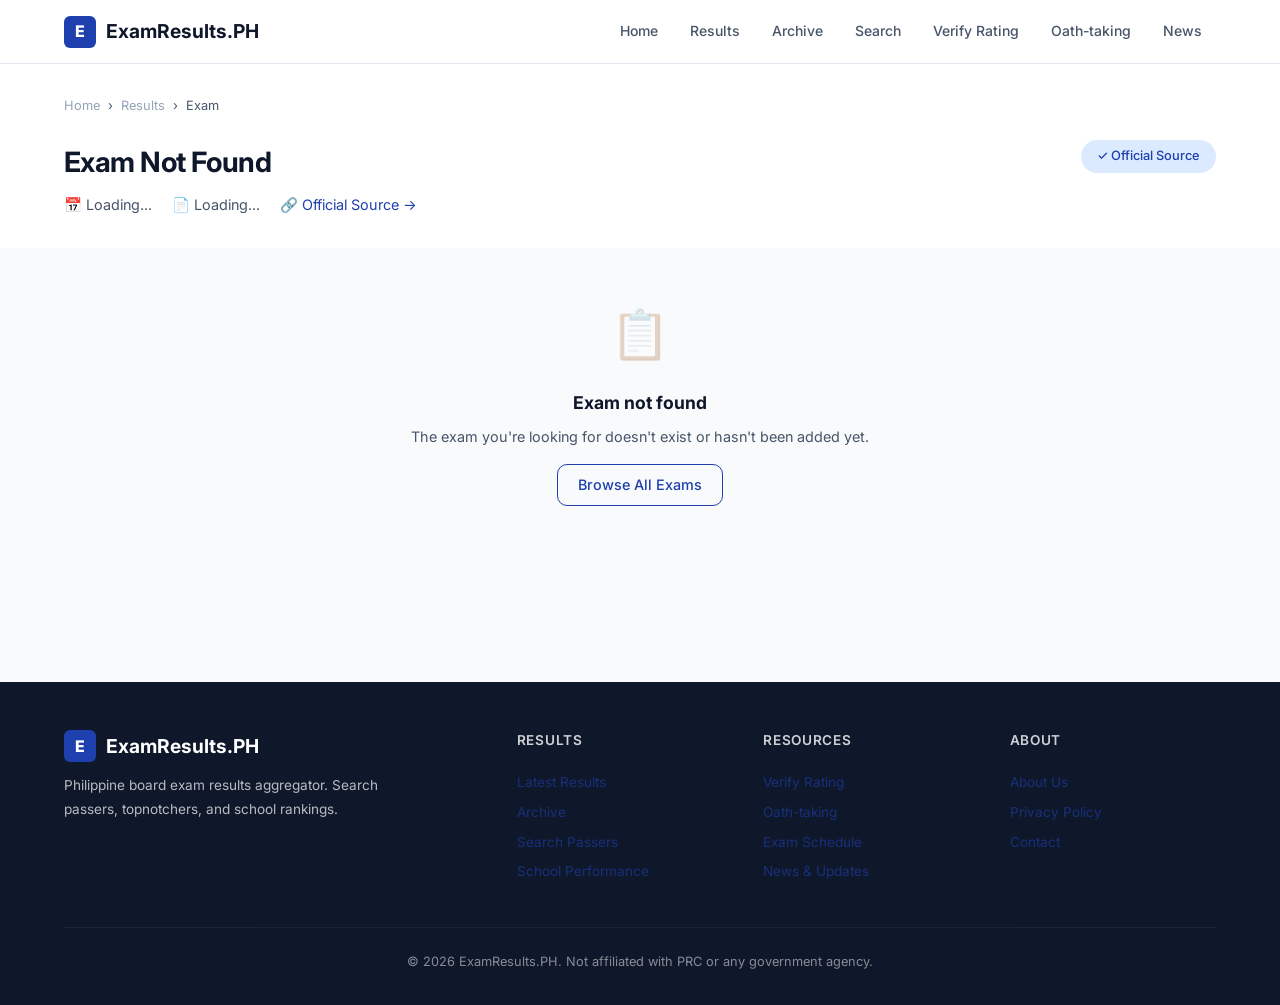
==== commit e528b3fa: "Add files via upload" ====
--- a/exam.html
+++ b/exam.html
@@ -258,8 +258,8 @@
   <script>
   document.addEventListener('DOMContentLoaded', () => {
     const params = new URLSearchParams(window.location.search);
-    const slug = params.get('exam') || 'let-march-2026';
-    const exam = examData[slug];
+    const slug = params.get('exam');
+    const exam = window.examData[slug];
     if (!exam) {
       document.getElementById('exam-content').style.display = 'none';
       document.getElementById('empty-exam').style.display = 'block';
